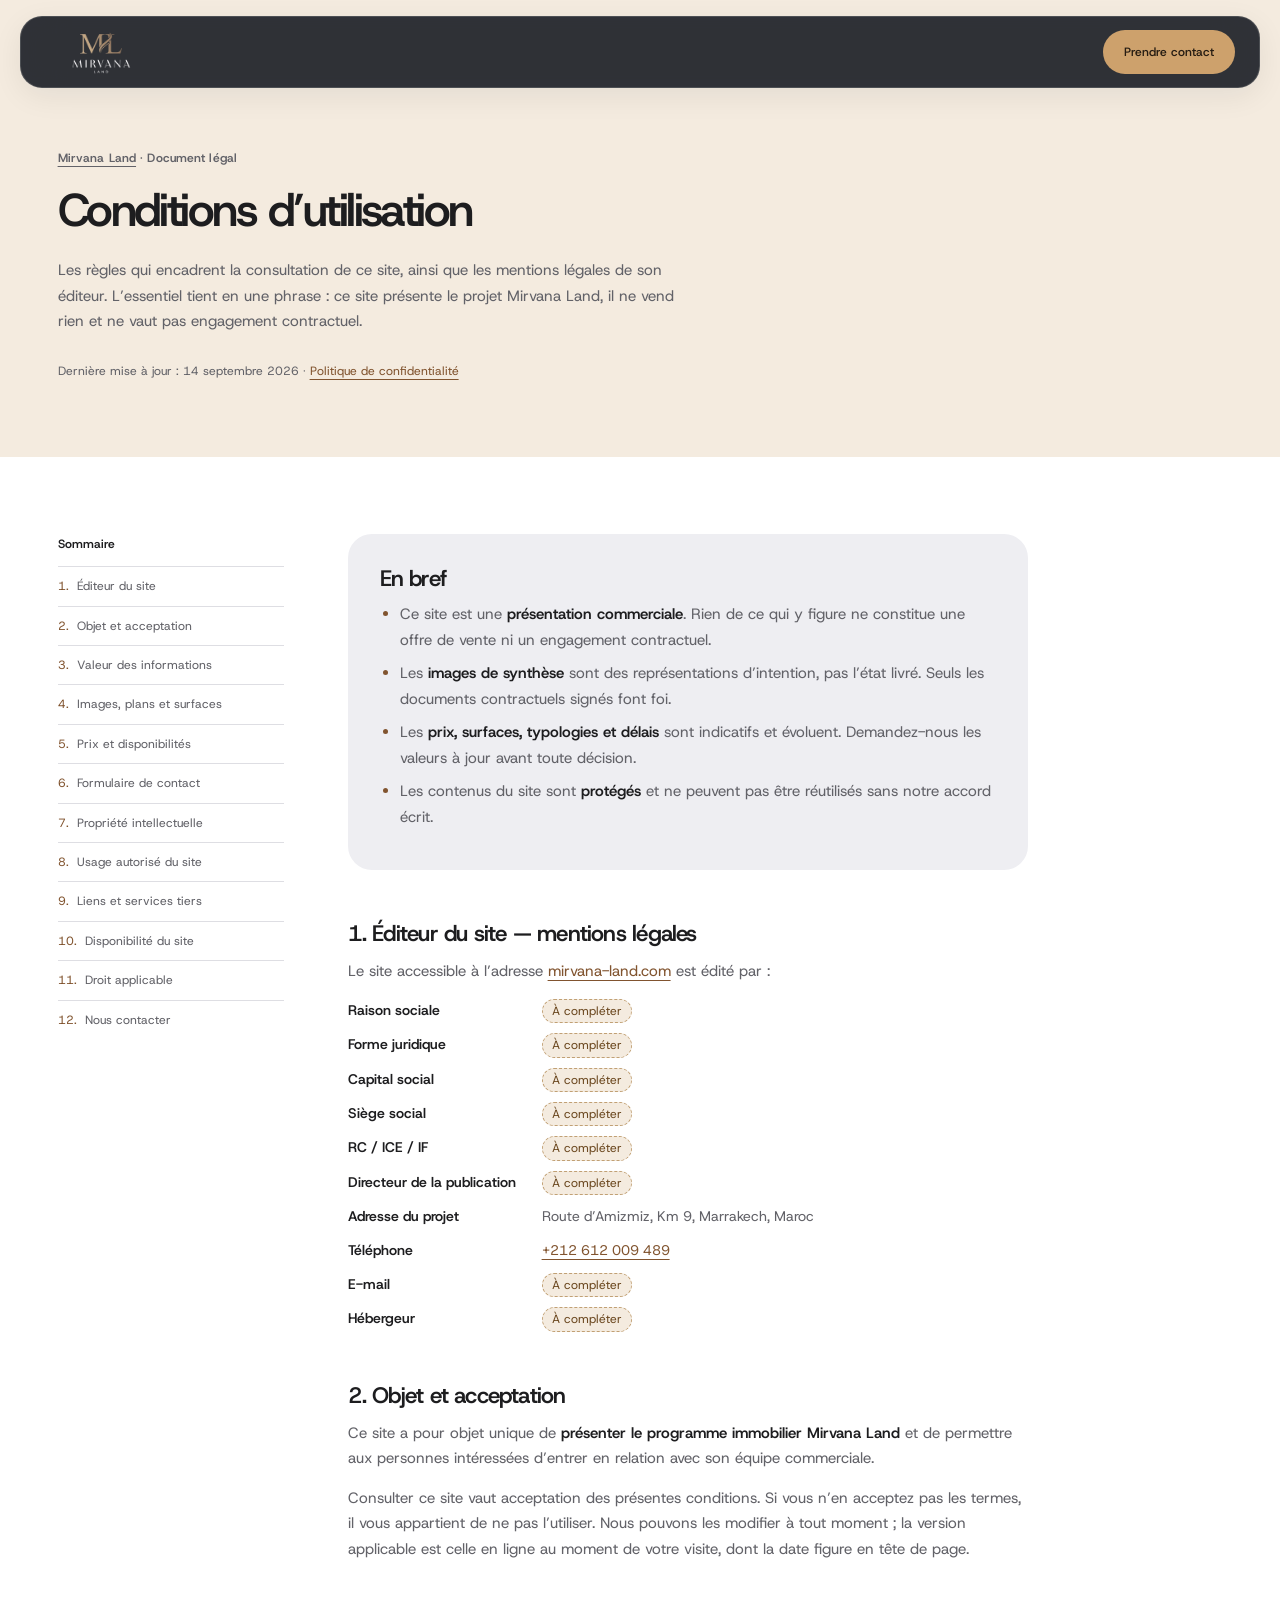
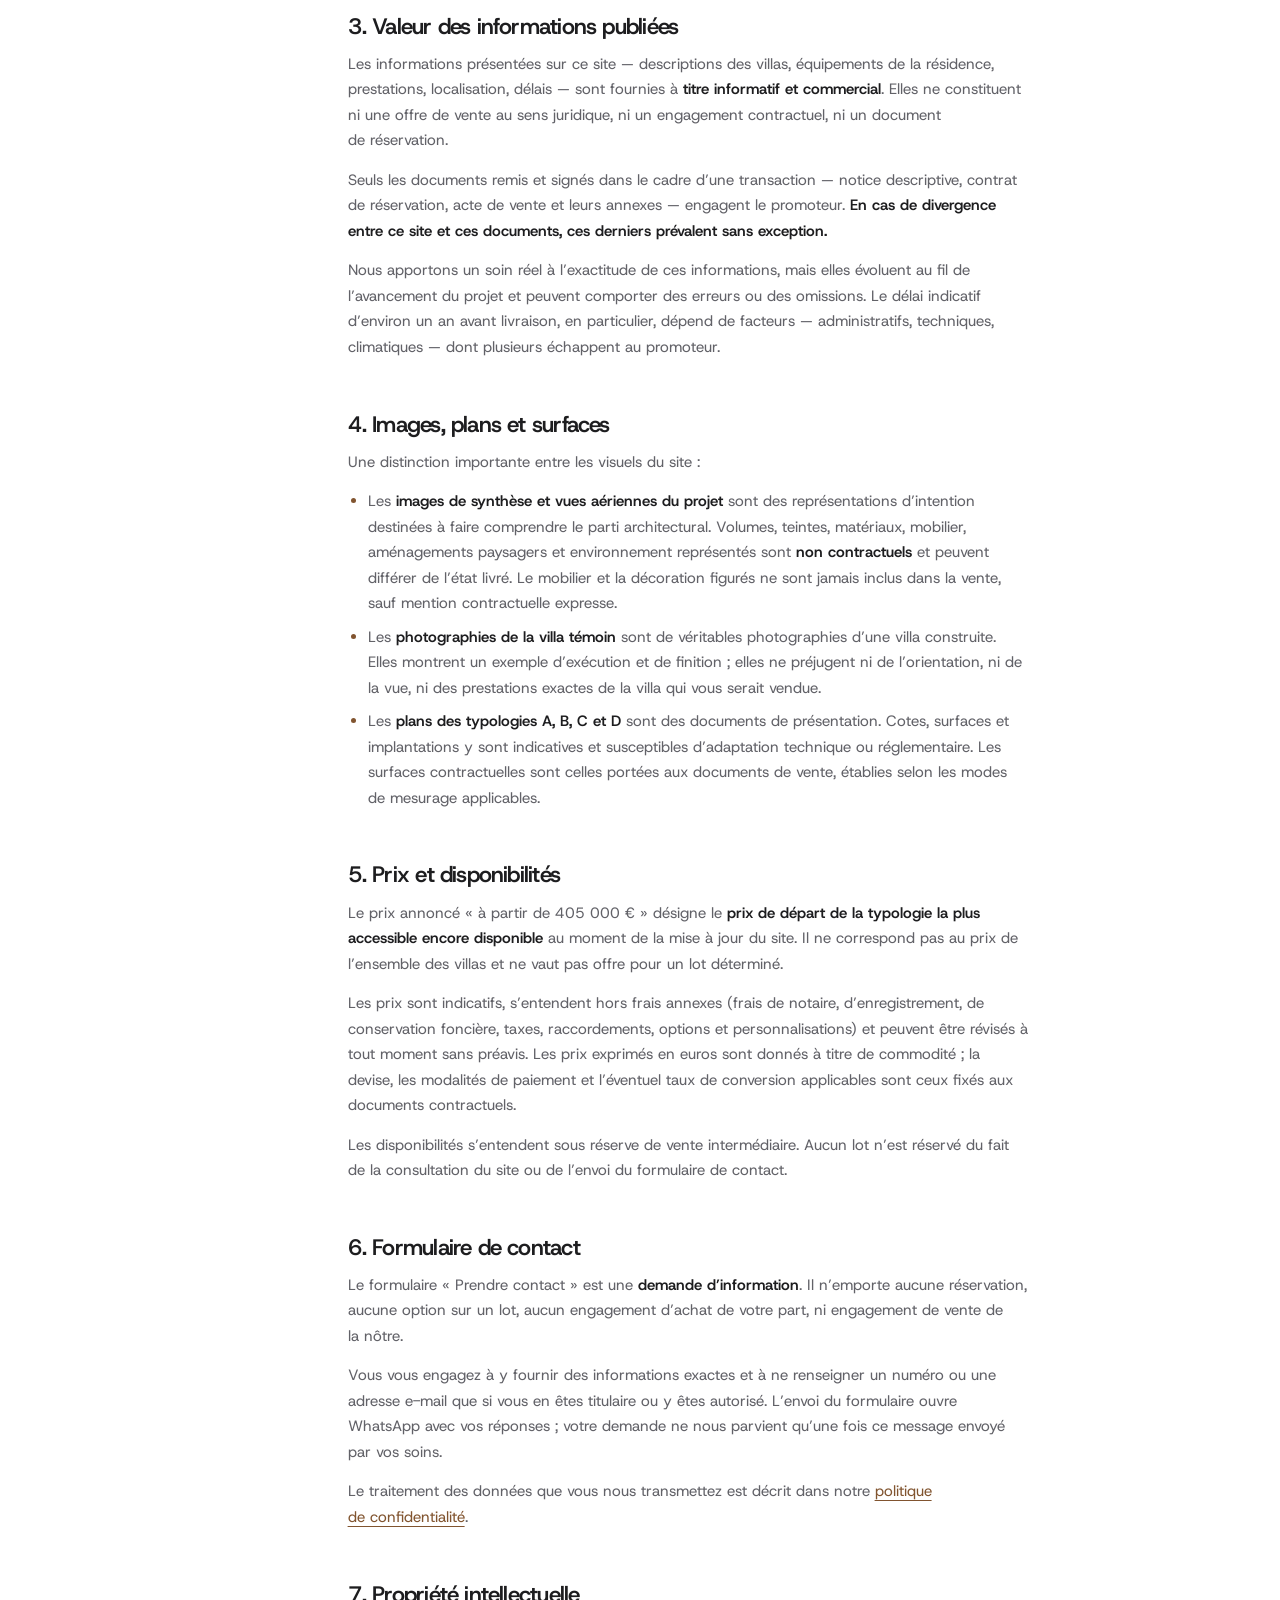
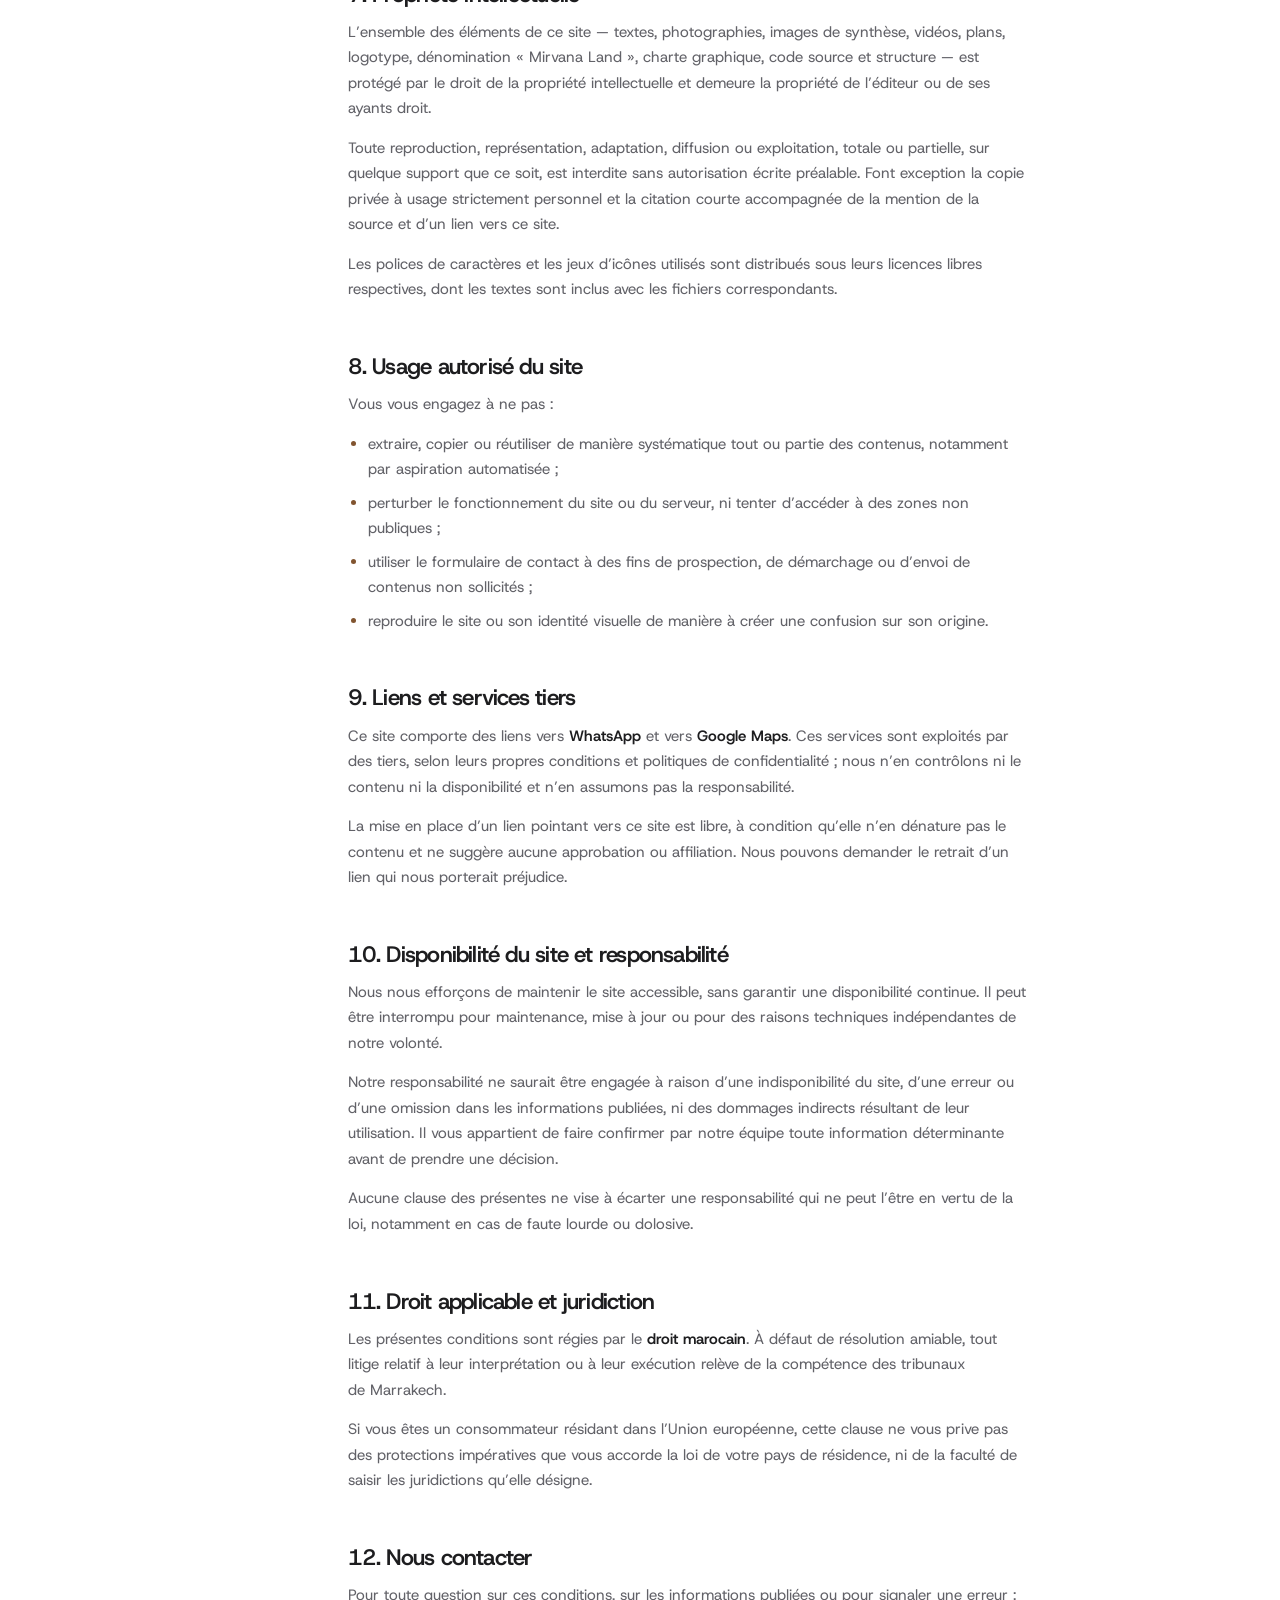
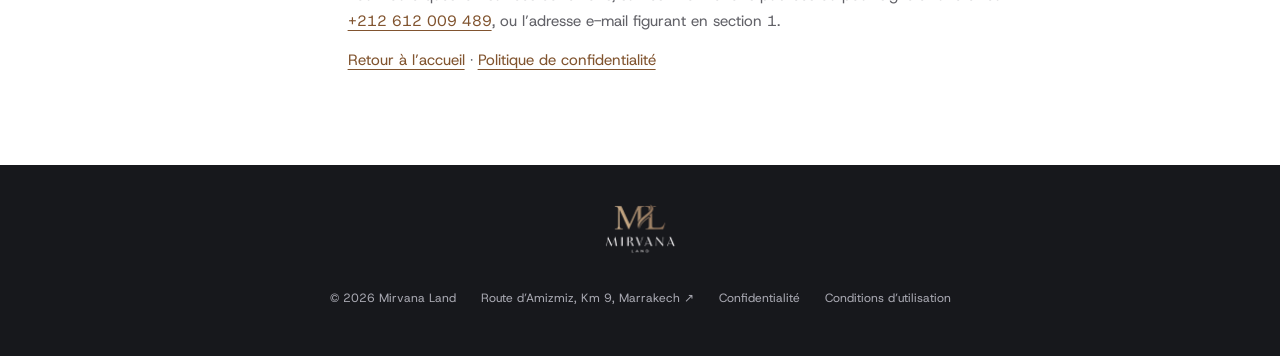
==== site/conditions.html @ af1391c4 "Add privacy policy and terms of use pages Two standalone French legal documents beside the landing p" ====
<!DOCTYPE html>
<html lang="fr">
<head>
<meta charset="utf-8">
<meta name="viewport" content="width=device-width, initial-scale=1">
<title>Conditions d'utilisation · Mirvana Land</title>
<meta name="description" content="Conditions d'utilisation et mentions légales du site Mirvana Land : éditeur, valeur des informations publiées, images de synthèse, prix, propriété intellectuelle et droit applicable.">
<meta name="robots" content="index, follow">

<link rel="stylesheet" href="css/fonts.css">
<link rel="stylesheet" href="css/mirvana.css">
<link rel="icon" type="image/png" href="assets/img/logo-mono.png">
</head>
<!--
  À COMPLÉTER avant mise en ligne (chaque valeur manquante est marquée
  .todo et reste visible dans la page, pour qu'elle ne parte pas en
  production inaperçue) : raison sociale, forme juridique, capital social,
  siège social, RC / ICE / IF, directeur de la publication, adresse e-mail,
  nom et adresse de l'hébergeur.
-->
<body>
<a class="skip-link" href="#legalMain">Aller au contenu</a>
<header class="nav is-solid">
  <div class="nav__in nav__in--legal">
    <a class="nav__logo" href="index.html" aria-label="Mirvana Land, retour à l’accueil"><img src="assets/img/logo-lock.png" alt="Mirvana Land" width="178" height="62"></a>
    <a href="index.html#contact" class="button nav__cta">Prendre contact</a>
  </div>
</header>

<main id="legalMain">
  <section class="legal-head">
    <div class="shell">
      <p class="eyebrow"><a href="index.html">Mirvana Land</a> · Document légal</p>
      <h1>Conditions d’utilisation</h1>
      <p>Les règles qui encadrent la consultation de ce site, ainsi que les mentions légales de son éditeur. L’essentiel tient en une phrase : ce site présente le projet Mirvana Land, il ne vend rien et ne vaut pas engagement contractuel.</p>
      <p class="legal-head__meta">Dernière mise à jour : 14 septembre 2026 · <a href="confidentialite.html">Politique de confidentialité</a></p>
    </div>
  </section>

  <div class="legal-body">
    <div class="shell legal-grid">
      <nav class="legal-toc" aria-label="Sommaire">
        <p>Sommaire</p>
        <ol>
          <li><a href="#editeur">Éditeur du site</a></li>
          <li><a href="#objet">Objet et acceptation</a></li>
          <li><a href="#informations">Valeur des informations</a></li>
          <li><a href="#images">Images, plans et surfaces</a></li>
          <li><a href="#prix">Prix et disponibilités</a></li>
          <li><a href="#formulaire">Formulaire de contact</a></li>
          <li><a href="#propriete">Propriété intellectuelle</a></li>
          <li><a href="#usage">Usage autorisé du site</a></li>
          <li><a href="#liens">Liens et services tiers</a></li>
          <li><a href="#disponibilite">Disponibilité du site</a></li>
          <li><a href="#droit">Droit applicable</a></li>
          <li><a href="#contact">Nous contacter</a></li>
        </ol>
      </nav>

      <div class="prose">

        <div class="legal-summary">
          <h2>En bref</h2>
          <ul>
            <li>Ce site est une <strong>présentation commerciale</strong>. Rien de ce qui y figure ne constitue une offre de vente ni un engagement contractuel.</li>
            <li>Les <strong>images de synthèse</strong> sont des représentations d’intention, pas l’état livré. Seuls les documents contractuels signés font foi.</li>
            <li>Les <strong>prix, surfaces, typologies et délais</strong> sont indicatifs et évoluent. Demandez-nous les valeurs à jour avant toute décision.</li>
            <li>Les contenus du site sont <strong>protégés</strong> et ne peuvent pas être réutilisés sans notre accord écrit.</li>
          </ul>
        </div>

        <section id="editeur">
          <h2>1. Éditeur du site — mentions légales</h2>
          <p>Le site accessible à l’adresse <a href="https://mirvana-land.com">mirvana-land.com</a> est édité par :</p>
          <dl class="legal-facts">
            <dt>Raison sociale</dt><dd><span class="todo">À compléter</span></dd>
            <dt>Forme juridique</dt><dd><span class="todo">À compléter</span></dd>
            <dt>Capital social</dt><dd><span class="todo">À compléter</span></dd>
            <dt>Siège social</dt><dd><span class="todo">À compléter</span></dd>
            <dt>RC / ICE / IF</dt><dd><span class="todo">À compléter</span></dd>
            <dt>Directeur de la publication</dt><dd><span class="todo">À compléter</span></dd>
            <dt>Adresse du projet</dt><dd>Route d’Amizmiz, Km 9, Marrakech, Maroc</dd>
            <dt>Téléphone</dt><dd><a href="tel:+212612009489">+212 612 009 489</a></dd>
            <dt>E-mail</dt><dd><span class="todo">À compléter</span></dd>
            <dt>Hébergeur</dt><dd><span class="todo">À compléter</span></dd>
          </dl>
        </section>

        <section id="objet">
          <h2>2. Objet et acceptation</h2>
          <p>Ce site a pour objet unique de <strong>présenter le programme immobilier Mirvana Land</strong> et de permettre aux personnes intéressées d’entrer en relation avec son équipe commerciale.</p>
          <p>Consulter ce site vaut acceptation des présentes conditions. Si vous n’en acceptez pas les termes, il vous appartient de ne pas l’utiliser. Nous pouvons les modifier à tout moment ; la version applicable est celle en ligne au moment de votre visite, dont la date figure en tête de page.</p>
        </section>

        <section id="informations">
          <h2>3. Valeur des informations publiées</h2>
          <p>Les informations présentées sur ce site — descriptions des villas, équipements de la résidence, prestations, localisation, délais — sont fournies à <strong>titre informatif et commercial</strong>. Elles ne constituent ni une offre de vente au sens juridique, ni un engagement contractuel, ni un document de réservation.</p>
          <p>Seuls les documents remis et signés dans le cadre d’une transaction — notice descriptive, contrat de réservation, acte de vente et leurs annexes — engagent le promoteur. <strong>En cas de divergence entre ce site et ces documents, ces derniers prévalent sans exception.</strong></p>
          <p>Nous apportons un soin réel à l’exactitude de ces informations, mais elles évoluent au fil de l’avancement du projet et peuvent comporter des erreurs ou des omissions. Le délai indicatif d’environ un an avant livraison, en particulier, dépend de facteurs — administratifs, techniques, climatiques — dont plusieurs échappent au promoteur.</p>
        </section>

        <section id="images">
          <h2>4. Images, plans et surfaces</h2>
          <p>Une distinction importante entre les visuels du site :</p>
          <ul>
            <li>Les <strong>images de synthèse et vues aériennes du projet</strong> sont des représentations d’intention destinées à faire comprendre le parti architectural. Volumes, teintes, matériaux, mobilier, aménagements paysagers et environnement représentés sont <strong>non contractuels</strong> et peuvent différer de l’état livré. Le mobilier et la décoration figurés ne sont jamais inclus dans la vente, sauf mention contractuelle expresse.</li>
            <li>Les <strong>photographies de la villa témoin</strong> sont de véritables photographies d’une villa construite. Elles montrent un exemple d’exécution et de finition ; elles ne préjugent ni de l’orientation, ni de la vue, ni des prestations exactes de la villa qui vous serait vendue.</li>
            <li>Les <strong>plans des typologies A, B, C et D</strong> sont des documents de présentation. Cotes, surfaces et implantations y sont indicatives et susceptibles d’adaptation technique ou réglementaire. Les surfaces contractuelles sont celles portées aux documents de vente, établies selon les modes de mesurage applicables.</li>
          </ul>
        </section>

        <section id="prix">
          <h2>5. Prix et disponibilités</h2>
          <p>Le prix annoncé « à partir de 405 000 € » désigne le <strong>prix de départ de la typologie la plus accessible encore disponible</strong> au moment de la mise à jour du site. Il ne correspond pas au prix de l’ensemble des villas et ne vaut pas offre pour un lot déterminé.</p>
          <p>Les prix sont indicatifs, s’entendent hors frais annexes (frais de notaire, d’enregistrement, de conservation foncière, taxes, raccordements, options et personnalisations) et peuvent être révisés à tout moment sans préavis. Les prix exprimés en euros sont donnés à titre de commodité ; la devise, les modalités de paiement et l’éventuel taux de conversion applicables sont ceux fixés aux documents contractuels.</p>
          <p>Les disponibilités s’entendent sous réserve de vente intermédiaire. Aucun lot n’est réservé du fait de la consultation du site ou de l’envoi du formulaire de contact.</p>
        </section>

        <section id="formulaire">
          <h2>6. Formulaire de contact</h2>
          <p>Le formulaire « Prendre contact » est une <strong>demande d’information</strong>. Il n’emporte aucune réservation, aucune option sur un lot, aucun engagement d’achat de votre part, ni engagement de vente de la nôtre.</p>
          <p>Vous vous engagez à y fournir des informations exactes et à ne renseigner un numéro ou une adresse e-mail que si vous en êtes titulaire ou y êtes autorisé. L’envoi du formulaire ouvre WhatsApp avec vos réponses ; votre demande ne nous parvient qu’une fois ce message envoyé par vos soins.</p>
          <p>Le traitement des données que vous nous transmettez est décrit dans notre <a href="confidentialite.html">politique de confidentialité</a>.</p>
        </section>

        <section id="propriete">
          <h2>7. Propriété intellectuelle</h2>
          <p>L’ensemble des éléments de ce site — textes, photographies, images de synthèse, vidéos, plans, logotype, dénomination « Mirvana Land », charte graphique, code source et structure — est protégé par le droit de la propriété intellectuelle et demeure la propriété de l’éditeur ou de ses ayants droit.</p>
          <p>Toute reproduction, représentation, adaptation, diffusion ou exploitation, totale ou partielle, sur quelque support que ce soit, est interdite sans autorisation écrite préalable. Font exception la copie privée à usage strictement personnel et la citation courte accompagnée de la mention de la source et d’un lien vers ce site.</p>
          <p>Les polices de caractères et les jeux d’icônes utilisés sont distribués sous leurs licences libres respectives, dont les textes sont inclus avec les fichiers correspondants.</p>
        </section>

        <section id="usage">
          <h2>8. Usage autorisé du site</h2>
          <p>Vous vous engagez à ne pas :</p>
          <ul>
            <li>extraire, copier ou réutiliser de manière systématique tout ou partie des contenus, notamment par aspiration automatisée ;</li>
            <li>perturber le fonctionnement du site ou du serveur, ni tenter d’accéder à des zones non publiques ;</li>
            <li>utiliser le formulaire de contact à des fins de prospection, de démarchage ou d’envoi de contenus non sollicités ;</li>
            <li>reproduire le site ou son identité visuelle de manière à créer une confusion sur son origine.</li>
          </ul>
        </section>

        <section id="liens">
          <h2>9. Liens et services tiers</h2>
          <p>Ce site comporte des liens vers <strong>WhatsApp</strong> et vers <strong>Google Maps</strong>. Ces services sont exploités par des tiers, selon leurs propres conditions et politiques de confidentialité ; nous n’en contrôlons ni le contenu ni la disponibilité et n’en assumons pas la responsabilité.</p>
          <p>La mise en place d’un lien pointant vers ce site est libre, à condition qu’elle n’en dénature pas le contenu et ne suggère aucune approbation ou affiliation. Nous pouvons demander le retrait d’un lien qui nous porterait préjudice.</p>
        </section>

        <section id="disponibilite">
          <h2>10. Disponibilité du site et responsabilité</h2>
          <p>Nous nous efforçons de maintenir le site accessible, sans garantir une disponibilité continue. Il peut être interrompu pour maintenance, mise à jour ou pour des raisons techniques indépendantes de notre volonté.</p>
          <p>Notre responsabilité ne saurait être engagée à raison d’une indisponibilité du site, d’une erreur ou d’une omission dans les informations publiées, ni des dommages indirects résultant de leur utilisation. Il vous appartient de faire confirmer par notre équipe toute information déterminante avant de prendre une décision.</p>
          <p>Aucune clause des présentes ne vise à écarter une responsabilité qui ne peut l’être en vertu de la loi, notamment en cas de faute lourde ou dolosive.</p>
        </section>

        <section id="droit">
          <h2>11. Droit applicable et juridiction</h2>
          <p>Les présentes conditions sont régies par le <strong>droit marocain</strong>. À défaut de résolution amiable, tout litige relatif à leur interprétation ou à leur exécution relève de la compétence des tribunaux de Marrakech.</p>
          <p>Si vous êtes un consommateur résidant dans l’Union européenne, cette clause ne vous prive pas des protections impératives que vous accorde la loi de votre pays de résidence, ni de la faculté de saisir les juridictions qu’elle désigne.</p>
        </section>

        <section id="contact">
          <h2>12. Nous contacter</h2>
          <p>Pour toute question sur ces conditions, sur les informations publiées ou pour signaler une erreur : <a href="tel:+212612009489">+212 612 009 489</a>, ou l’adresse e-mail figurant en section 1.</p>
          <p><a href="index.html">Retour à l’accueil</a> · <a href="confidentialite.html">Politique de confidentialité</a></p>
        </section>

      </div>
    </div>
  </div>
</main>

<footer class="foot tone-night"><div class="shell foot__in"><a href="index.html" aria-label="Mirvana Land, retour à l’accueil"><img src="assets/img/logo-lock.png" alt="Mirvana Land" width="178" height="62" loading="lazy"></a><p>© <span id="year">2026</span> Mirvana Land</p><a href="https://www.google.com/maps/search/?api=1&amp;query=Route%20d%27Amizmiz%20Km%209%20Marrakech" target="_blank" rel="noopener">Route d’Amizmiz, Km 9, Marrakech ↗</a><a href="confidentialite.html">Confidentialité</a><a href="conditions.html" aria-current="page">Conditions d’utilisation</a></div></footer>
<script>document.getElementById('year').textContent = new Date().getFullYear();</script>
</body>
</html>
---- site/css/fonts.css ----
@font-face {
  font-family: 'Host Grotesk';
  font-style: normal;
  font-weight: 400 700;
  font-display: swap;
  src: url('../assets/fonts/host-grotesk.woff2') format('woff2');
}
---- site/css/mirvana.css ----
/* Mirvana Land: Host Grotesk with an Apple-inspired product-page treatment.
   Cool white surfaces, graphite text, warm orange actions and cinematic scroll motion.
   Radius scale: 12px fields, 24px media, pill-shaped controls.
   DESIGN_VARIANCE: 4 / MOTION_INTENSITY: 7 / VISUAL_DENSITY: 3. */
:root {
  --ivory: #ffffff;
  --ink: #1d1d1f;
  --muted: #626268;
  --night: #17181c;
  --accent: #cda16c;
  --accent-hover: #dfb982;
  --accent-ink: #81542f;
  --line: #dedee3;
  --dark-line: #dedee3;
  --font: 'Host Grotesk', Arial, sans-serif;
  --display: var(--font);
  --gut: clamp(1.25rem, 4.5vw, 5rem);
  --z-base: 10; --z-over: 20; --z-nav: 30; --z-top: 50;
}
*, *::before, *::after { box-sizing: border-box; }
html { scroll-behavior: smooth; scroll-padding-top: 95px; -webkit-text-size-adjust: 100%; }
body { margin: 0; background: var(--ivory); color: var(--ink); font-family: var(--font); font-size: 15px; line-height: 1.7; -webkit-font-smoothing: antialiased; }
body.modal-open { overflow: hidden; }
img, video { display: block; max-width: 100%; }
button, input, textarea, select { font: inherit; color: inherit; border-radius: 0; }
button, a { -webkit-tap-highlight-color: transparent; }
button { cursor: pointer; }
a { color: inherit; text-decoration: none; }
h1, h2, h3, p, figure { margin: 0; }
button, a, input, select, textarea { touch-action: manipulation; }
[hidden] { display: none !important; }
:where(a, button, input, select, textarea, [tabindex]):focus-visible { outline: 2px solid var(--accent-ink); outline-offset: 5px; }
.section--dark :focus-visible, .hero :focus-visible, .nav :focus-visible, .lightbox :focus-visible { outline-color: var(--accent); }
::selection { background: var(--accent); color: var(--night); }
.shell { max-width: 1440px; padding-inline: var(--gut); margin-inline: auto; }
.section { padding-block: clamp(76px, 7vw, 112px); }
.section--dark { background: #f5f5f7; color: var(--ink); --muted: #626268; --line: #dedee3; }
h1, h2 { font-family: var(--display); font-weight: 600; letter-spacing: -.055em; line-height: 1.08; text-wrap: balance; }
h1 { font-size: clamp(44px, 4.65vw, 68px); }
h2 { font-size: clamp(32px, 3vw, 44px); margin-bottom: 22px; }
.heading-secondary { color: var(--muted); }
.hero .heading-secondary { color: #e0e5ee; }

p { text-wrap: pretty; }
.eyebrow { margin-bottom: 20px; color: var(--muted); font-size: 12px; font-weight: 600; letter-spacing: .01em; text-transform: none; }
.section--dark .eyebrow { color: var(--muted); }
.button { display: inline-flex; align-items: center; justify-content: center; gap: 18px; min-height: 48px; padding: 13px 24px; background: var(--accent); color: #261c12; border: 1px solid transparent; font-size: 14px; font-weight: 500; line-height: 1.4; transition: background .2s, transform .2s; border-radius: 999px; }
.button:hover { background: var(--accent-hover); }
.button:active { transform: translateY(1px); }
.button span[aria-hidden] { font-size: 19px; line-height: 1; transition: transform .2s; }
.button:hover span[aria-hidden] { transform: translate(2px, -2px); }
.sr-only { position: absolute; width: 1px; height: 1px; padding: 0; margin: -1px; overflow: hidden; clip: rect(0, 0, 0, 0); white-space: nowrap; border: 0; }
.skip-link { position: fixed; top: -100px; left: 20px; padding: 12px 20px; background: var(--ivory); color: var(--ink); z-index: var(--z-top); }
.skip-link:focus { top: 12px; }

/* Centered brand, quiet navigation, persistent contact action. */
.nav { position: fixed; inset: 16px max(20px, calc((100vw - 1240px) / 2)) auto; z-index: var(--z-nav); background: #24282eaa; transition: background .25s; border: 1px solid #ffffff25; border-radius: 22px; backdrop-filter: blur(22px) saturate(150%); -webkit-backdrop-filter: blur(22px) saturate(150%); box-shadow: 0 8px 30px #10182012; }
.nav.is-solid, .nav.is-open { background: #24282ef2; border-bottom: 1px solid #ffffff25; }
.nav__in { display: grid; grid-template-columns: auto 1fr 1fr auto; align-items: center; gap: 30px; height: 70px; max-width: 1440px; padding-inline: 24px; margin-inline: auto; }
.nav__logo { width: 112px; display: flex; align-items: center; grid-column: 1; grid-row: 1; }
.nav__logo img { width: 100%; height: 46px; object-fit: contain; }
.nav__links { display: flex; align-items: center; gap: 26px; }
.nav__links--left { justify-content: flex-end; grid-column: 2; grid-row: 1; }
.nav__links--right { justify-content: flex-start; grid-column: 3; grid-row: 1; }
.nav__links a { padding: 15px 6px; font-size: 12px; letter-spacing: 0; font-weight: 500; text-transform: none; white-space: nowrap; color: #f5f5f7; transition: color .2s; }
.nav__links a:hover, .nav__links a[aria-current] { color: #fff; text-decoration: underline; text-underline-offset: 6px; }
.nav__cta { font-size: 12px; min-height: 44px; padding: 10px 20px; grid-column: 4; grid-row: 1; background: #f5f5f7; color: var(--ink); }
.menu-toggle { display: none; }
.mobile-menu { background: transparent; padding: 10px var(--gut) 25px; border-top: 1px solid #ffffff20; }
.mobile-menu a { display: block; color: var(--ivory); padding-block: 12px; border-bottom: 1px solid #ffffff20; }

/* Architecture is the opening image; the price and CTA never disappear. */
.hero { position: relative; min-height: min(900px, 100svh); min-height: min(900px, 100dvh); display: flex; align-items: center; background: var(--night); color: var(--ivory); isolation: isolate; margin: 0 12px; border-radius: 0 0 28px 28px; overflow: hidden; }
.hero__image { position: absolute; inset: 0; z-index: 0; width: 100%; height: 100%; object-fit: cover; object-position: center 48%; }
.hero__shade { position: absolute; inset: 0; z-index: -1; background: linear-gradient(90deg, #0a101bbd 0%, #0a101b45 60%, #0a101b10 100%), linear-gradient(0deg, #0a101b45, transparent 65%); }
.hero__content { width: 100%; padding-top: 125px; padding-bottom: 115px; }
.hero__eyebrow { font-size: 12px; letter-spacing: .01em; text-transform: none; margin-bottom: 24px; color: #ecf0f4; }
.hero h1 { max-width: 860px; margin-bottom: 22px; }
.hero__description { line-height: 1.8; margin-bottom: 28px; font-size: 16px; color: #f5f5f7; }
.hero__description strong { font-weight: 500; }
.motion-full .hero__content > :not(h1) { animation: hero-entry 1100ms both; }
.motion-full .hero__content > :nth-child(2) { animation-delay: 100ms; }
.motion-full .hero__content > :nth-child(3) { animation-delay: 180ms; }
.motion-full .hero__content > :nth-child(4) { animation-delay: 260ms; }
@keyframes hero-entry { from { opacity: 0; transform: translateY(48px); } to { opacity: 1; transform: none; } }

.split { display: grid; grid-template-columns: .94fr 1.06fr; gap: clamp(32px, 5vw, 76px); align-items: center; }
.split--balanced { grid-template-columns: 1fr 1fr; }
.split__copy > p:not(.eyebrow) { color: var(--muted); margin-bottom: 24px; max-width: 580px; }
.media { overflow: hidden; background: #e8e8ed; border-radius: 24px; }
.media img, .media video { width: 100%; height: 100%; object-fit: cover; }
.intro .media { aspect-ratio: 1.13; }
.feature-list { display: grid; grid-template-columns: 1fr 1fr; column-gap: 24px; list-style: none; padding: 0; margin: 26px 0 30px; }
.feature-list li { display: flex; align-items: center; gap: 12px; padding-block: 9px; border-bottom: 0; font-size: 14px; line-height: 1.6; }

.section--dark .feature-list li::before { color: var(--accent); }
.section-heading { text-align: center; margin: 0 auto 40px; max-width: 760px; }
.section-heading h2 { margin-bottom: 15px; }
.section-heading p { color: var(--muted); font-size: 15px; }
.section-action { text-align: center; margin-top: 30px; }

/* Scroll-snap gallery works with touch, keyboard and without JavaScript. */
.gallery { position: relative; width: min(100%, 1080px); margin-inline: auto; padding-inline: 80px; }
.gallery__track { display: flex; gap: 18px; overflow-x: auto; scroll-snap-type: x mandatory; scrollbar-width: thin; scrollbar-color: #8a8a92 #e8e8ed; border-radius: 24px; }
.gallery--enhanced .gallery__track { scrollbar-width: none; }
.gallery--enhanced .gallery__track::-webkit-scrollbar { display: none; }
.gallery__slide { flex: 0 0 100%; min-width: 0; scroll-snap-align: center; scroll-snap-stop: always; }
.gallery__zoom { padding: 0; border: 0; background: none; display: block; width: 100%; cursor: zoom-in; }
.gallery__zoom img { width: 100%; height: clamp(300px, 36vw, 510px); object-fit: cover; }
.gallery__arrow { position: absolute; top: 50%; transform: translateY(-50%); height: 46px; width: 46px; border: 0; border-radius: 50%; background: #e4e4e9; color: var(--ink); font-size: 23px; transition: background .2s; }
.gallery__arrow:hover { background: #d5d5dc; }
.gallery__arrow--prev { left: 0; }
.gallery__arrow--next { right: 0; }
.gallery__meta { max-width: 920px; padding-top: 17px; display: flex; align-items: baseline; justify-content: space-between; gap: 20px; margin: auto; color: var(--muted); font-size: 12px; }
#galleryCount { white-space: nowrap; color: var(--muted); font-variant-numeric: tabular-nums; }
.film__frame { position: relative; width: 100%; height: clamp(560px, 56vw, 780px); margin: 0; border-radius: 24px; overflow: hidden; }
.film__frame video { width: 100%; height: 100%; object-fit: cover; object-position: center; }
.privacy__media { position: relative; aspect-ratio: 1.12; }
.video-toggle { position: absolute; right: 14px; bottom: 14px; background: #24282ee6; color: var(--ivory); border: 1px solid #ffffff40; padding: 8px 15px; font-size: 12px; min-height: 44px; border-radius: 999px; backdrop-filter: blur(12px); }
.residence__media { aspect-ratio: .84; }
.detail-list { margin-bottom: 30px; }
.detail-list > div { padding: 15px 0; border-bottom: 1px solid var(--line); }
h3 { font-size: 15px; font-weight: 600; }
.detail-list p { font-size: 14px; line-height: 1.8; margin-top: 5px; color: var(--muted); }
.project__media { aspect-ratio: .98; }
.project__facts { display: grid; grid-template-columns: repeat(3, 1fr); gap: 15px; padding: 25px 0; border-block: 1px solid var(--dark-line); }
.project__facts strong { font-family: var(--display); display: block; font-size: 34px; font-weight: 600; line-height: 1.2; color: var(--ink); letter-spacing: -.05em; }
.project__facts span { display: block; font-size: 12px; color: var(--muted); margin-top: 8px; }
.project__price { margin: 25px 0; }
.project__price > span { display: block; font-size: 12px; color: var(--muted); }
.project__price strong { display: block; margin: 6px 0 8px; font-family: var(--display); font-size: 48px; font-weight: 600; line-height: 1.1; letter-spacing: -.055em; }
.project__price p { font-size: 12px; color: var(--muted); }








/* The existing qualification fields keep their names, order and WhatsApp handoff. */
.contact { border-bottom: 1px solid var(--dark-line); }
.contact__grid { display: grid; grid-template-columns: .85fr 1.15fr; gap: clamp(40px, 6vw, 90px); align-items: start; }
.contact__side { padding-top: 15px; }
.contact__side h2 { font-size: clamp(36px, 3.6vw, 52px); }
.contact__side > p:not(.eyebrow) { color: var(--muted); max-width: 360px; font-size: 14px; }
.contact__details { display: grid; gap: 10px; margin-top: 35px; font-size: 12px; color: var(--muted); }
.contact__details a { justify-self: start; display: inline-flex; align-items: center; min-height: 44px; color: var(--accent); font-size: 20px; margin-bottom: 2px; letter-spacing: -.02em; }
.form { display: grid; gap: 18px; }
.row--2 { display: grid; grid-template-columns: 1fr 1fr; gap: 18px; }
.field { display: flex; flex-direction: column; gap: 7px; min-width: 0; }
.field label { font-size: 12px; color: #515158; }
.field input, .field select, .field textarea { background: #fbfbfd; color: var(--ink); border: 1px solid #b8b8c0; width: 100%; min-height: 48px; padding: 11px 13px; font-size: 14px; line-height: 1.5; transition: border-color .2s; color-scheme: light; border-radius: 12px; }
.field textarea { resize: vertical; min-height: 90px; }
.field input::placeholder, .field textarea::placeholder { color: #72727a; opacity: 1; }
.field :is(input, select, textarea):focus { border-color: var(--accent-ink); outline: 2px solid var(--accent-ink); outline-offset: 2px; }
.hint { color: #626268; font-size: 11px; }
.err { display: none; color: #b3261e; font-size: 12px; }
.field.is-bad .err { display: block; }
.field.is-bad :is(input, select, textarea) { border-color: #b3261e; }
.submit { width: 100%; margin-top: 4px; gap: 12px; }
.submit svg { width: 19px; height: 19px; fill: currentColor; }
.submit:disabled { opacity: .6; cursor: wait; }
.form > .hint { text-align: center; }
.done { padding: 5px; border: 0; }
.done h3 { font-family: var(--display); font-size: 32px; line-height: 1.1; margin-bottom: 20px; letter-spacing: -.04em; }
.done p:not(.eyebrow) { color: var(--muted); margin-bottom: 25px; }
.text-button { display: block; padding: 12px 0; margin-top: 10px; border: 0; background: none; color: var(--accent); font-size: 13px; text-decoration: underline; text-underline-offset: 5px; }
.foot { background: #f5f5f7; color: #626268; padding-block: 35px; }
.foot__in { display: flex; flex-wrap: wrap; align-items: center; justify-content: center; gap: 12px 25px; font-size: 12px; }
.foot__in > a:first-child { width: 100%; }
.foot img { width: 145px; height: 55px; object-fit: contain; margin: 0 auto 10px; }
.foot a:hover { color: var(--accent); }
.wa-float { position: fixed; right: 22px; bottom: 22px; display: flex; align-items: center; gap: 10px; z-index: var(--z-over); background: #148348; color: white; padding: 13px 16px; min-height: 50px; font-size: 12px; box-shadow: 0 4px 16px #10231a24; transition: background .2s; border-radius: 999px; }
.wa-float:hover { background: #106f3c; }
.wa-float svg { width: 24px; height: 24px; fill: currentColor; }
.wa-float:focus-visible { outline-color: white; box-shadow: 0 0 0 5px #148348; }
.lightbox { position: fixed; inset: 0; padding: 70px 80px; border: 0; width: 100%; max-width: 100%; height: 100%; max-height: 100%; background: #17181cf5; color: var(--ivory); }
.lightbox[open] { display: grid; place-items: center; }
.lightbox::backdrop { background: #17181c; }
.lightbox figure { width: 100%; min-width: 0; }
.lightbox img { max-height: calc(100dvh - 185px); width: auto; max-width: 100%; object-fit: contain; margin: auto; }
.lightbox figcaption { text-align: center; color: #ccc6ba; margin-top: 20px; font-size: 13px; }
.lightbox button { position: absolute; color: #fff; border: 1px solid #ffffff50; width: 46px; height: 46px; background: var(--night); font-size: 25px; border-radius: 50%; }
.lightbox__close { top: 18px; right: 22px; }
.lightbox__prev { top: 48%; left: 20px; }
.lightbox__next { top: 48%; right: 20px; }
.motion-full .reveal { transition: none; }
.motion-full .reveal.is-pending { opacity: 0; transform: translateY(20px); }


@media (max-width: 1099px) {
  .nav__in { grid-template-columns: auto 1fr auto; gap: 20px; }
  .nav__links { display: none; }
  .nav__cta { justify-self: end; grid-column: 2; }
  .menu-toggle { display: flex; flex-direction: column; justify-content: center; gap: 7px; width: 44px; height: 44px; padding: 10px; background: none; border: 1px solid #ffffff30; color: #fff; border-radius: 50%; grid-column: 3; }
  .menu-toggle > span:not(.sr-only) { width: 100%; height: 1px; background: currentColor; transition: transform .2s; }
  .menu-toggle[aria-expanded=true] > span:first-child { transform: translateY(4px) rotate(45deg); }
  .menu-toggle[aria-expanded=true] > span:nth-child(2) { transform: translateY(-4px) rotate(-45deg); }
  .hero { min-height: min(820px, 100dvh); }
  .gallery__meta { padding-inline: 80px; }
}
@media (max-width: 760px) {
  html { scroll-padding-top: 82px; }
  body { font-size: 15px; }
  .section { padding-block: 58px; }
  .split, .split--balanced, .contact__grid { grid-template-columns: 1fr; gap: 32px; }
  .nav { inset: 12px 16px auto; border-radius: 20px; }
  .nav__in { height: 64px; gap: 12px; padding-inline: 14px; }
  .nav__logo { width: 96px; }
  .nav__logo img { height: 42px; }
  .nav__cta { padding: 10px 14px; min-height: 44px; font-size: 12px; }
  .hero { min-height: 720px; min-height: 94svh; min-height: 94dvh; margin-inline: 0; border-radius: 0 0 24px 24px; }
  .hero__image { object-position: 59% center; }
  .hero__shade { background: linear-gradient(90deg, #080c1080, #080c1020), linear-gradient(0deg, #080c1080, transparent 90%); }
  .hero__content { padding-top: 130px; padding-bottom: 75px; }
  .hero h1 { font-size: clamp(30px, 7.6vw, 48px); letter-spacing: -.055em; }
  .hero__eyebrow { font-size: 11px; letter-spacing: 0; margin-bottom: 22px; }
  .hero__description { font-size: 13px; }
  h2 { font-size: 32px; }
  .eyebrow { margin-bottom: 20px; }
  .intro .media { aspect-ratio: 1.24; }
  .feature-list { column-gap: 18px; margin-top: 20px; }
  .feature-list li { font-size: 12px; gap: 9px; }
  .section-heading { margin-bottom: 28px; }
  .section-heading p { font-size: 12px; }
  .gallery { padding-inline: 0; }
  .gallery__zoom img { height: auto; aspect-ratio: 4 / 3; }
  .gallery__arrow { top: auto; bottom: -61px; transform: none; width: 44px; height: 44px; }
  .gallery__arrow--prev { left: 0; }
  .gallery__arrow--next { right: 0; }
  .gallery__meta { min-height: 65px; padding: 15px 55px 0; align-items: flex-start; justify-content: center; }
  .gallery__meta p { display: none; }
  .gallery__meta span { padding-top: 11px; }
  .showcase .section-action { margin-top: 12px; }
  .privacy__media { aspect-ratio: 1.2; }
  .residence__media { aspect-ratio: 1.2; }
  .residence__media img { object-position: center 62%; }
  .project__media { aspect-ratio: 1.2; }
  .project__facts strong { font-size: 32px; }



  .contact__grid { gap: 35px; }
  .contact__side { padding-top: 0; }
  .contact__side h2 { font-size: 36px; }
  .contact__details { margin-top: 23px; }
  .field input, .field select, .field textarea { font-size: 16px; }
  .foot { padding-bottom: 90px; }
  .wa-float { right: 16px; bottom: 16px; padding: 13px; }
  .wa-float span { display: none; }
  .lightbox { padding: 75px 15px 105px; }
  .lightbox img { max-height: calc(100dvh - 250px); }
  .lightbox__prev, .lightbox__next { top: auto; bottom: 25px; }
  .lightbox figcaption { font-size: 12px; }
}
@media (max-width: 480px) { .row--2 { grid-template-columns: 1fr; } }
@media (max-width: 380px) {
  .nav__in { gap: 8px; }
  .nav__logo { width: 84px; }
  .nav__cta { padding-inline: 9px; }
  .hero h1 { font-size: 29px; }
  .row--2 { grid-template-columns: 1fr; }
  .feature-list { column-gap: 13px; }
  .button { gap: 17px; padding-inline: 20px; }
  .nav__cta { padding-inline: 9px; }
}
html:not(.motion-full) { scroll-behavior: auto; }
@media (prefers-reduced-motion: reduce) {
  html:not(.motion-full) *, html:not(.motion-full) *::before, html:not(.motion-full) *::after { animation: none !important; transition: none !important; scroll-behavior: auto !important; }
}

.hero .button { background: #fff; color: #81542f; }
.hero .button:hover { background: #fff1df; }
.nav__cta { background: var(--accent); color: #261c12; }
.nav__cta:hover { background: var(--accent-hover); }
.privacy { background: #fff; }
.residence { background: #f5f5f7; }
.project { background: #fff; }
.contact__form { background: #fff; border-radius: 24px; padding: 32px; box-shadow: 0 8px 40px #252c3a06; }
.section--dark :focus-visible { outline-color: var(--accent-ink); }
.hero :focus-visible, .nav :focus-visible, .lightbox :focus-visible { outline-color: #fff; }
.foot img { filter: brightness(.45); }
@supports not (backdrop-filter: blur(1px)) { .nav { background: #24282ef5; } }
@media (prefers-reduced-transparency: reduce) { .nav { background: #24282e; backdrop-filter: none; -webkit-backdrop-filter: none; } }
@media (max-width: 760px) {
  .contact__form { padding: 22px; border-radius: 20px; }
  .media, .gallery__track, .film__frame { border-radius: 20px; }
  .feature-list li { font-size: 13px; }
}

/* The slideshow crossfades independently of the scroll parallax wrapper. */
.hero__slideshow { position: absolute; inset: -8% 0; z-index: -2; }
.hero__slide { opacity: 0; transition: opacity 1.4s ease; }
.hero__slide.is-active { opacity: 1; }
.hero__controls { position: absolute; z-index: var(--z-base); left: var(--gut); right: auto; bottom: 30px; display: flex; align-items: center; gap: 14px; padding: 6px 10px; border: 1px solid #ffffff30; background: #17181ca6; backdrop-filter: blur(12px); border-radius: 999px; }
.hero__selectors { display: flex; gap: 0; }
.hero__dot { display: grid; place-items: center; width: 44px; height: 44px; padding: 0; background: none; border: 0; }
.hero__dot::after { content: ''; width: 7px; height: 7px; border-radius: 999px; background: #b4b4b8; transition: width .4s, background .4s; }
.hero__dot.is-active::after { width: 24px; background: #f1cd9c; }
.hero__pause { min-height: 44px; border: 0; border-left: 1px solid #ffffff30; background: none; padding: 0 12px 0 18px; color: white; font-size: 11px; }
.film__layout { display: grid; grid-template-columns: .9fr 1.1fr; align-items: center; gap: clamp(40px, 6vw, 90px); }
.film__copy > p:not(.eyebrow) { color: var(--muted); max-width: 420px; margin-bottom: 26px; }
.film__facts { grid-template-columns: 1fr; gap: 8px; margin-bottom: 32px; }
.feature-icon { display: inline-block; flex: 0 0 23px; width: 23px; height: 23px; fill: none; stroke: var(--accent-ink); stroke-width: 1.6; stroke-linecap: round; stroke-linejoin: round; }
.detail-list h3 { display: flex; align-items: center; gap: 14px; }
.detail-list p { padding-left: 37px; }



.project__facts .feature-icon { margin-bottom: 12px; }
.contact__details a, .text-button, .foot a:hover { color: var(--accent-ink); }
.word-mask { display: inline-block; overflow: clip; vertical-align: top; padding: .12em .03em; margin: -.12em -.03em; }
.word-inner { display: inline-block; transform-origin: 50% 100%; }
.cinematic-heading { perspective: 900px; }
.motion-full .feature-list li, .motion-full .detail-list > div { transition: transform .3s ease; }
.motion-full .feature-list li:hover { transform: translateX(5px); }
@media (max-width: 760px) {
  .film__layout { grid-template-columns: 1fr; gap: 34px; }
  .film__frame { height: auto; aspect-ratio: 9 / 14; }
  .hero__controls { left: 20px; right: auto; bottom: 27px; }

}

/* Every village amenity has its own visible photograph and caption. */
.services { border-top: 1px solid #ededf0; }
.services__head { max-width: 620px; margin-bottom: 44px; }
.services__head > p:last-child { color: var(--muted); max-width: 510px; }
.amenities { display: grid; grid-template-columns: repeat(6, minmax(0, 1fr)); gap: 38px 26px; }
.amenity { grid-column: span 2; min-width: 0; }
.amenity--gym, .amenity--padel { grid-column: span 3; }
.amenity .media { aspect-ratio: 4 / 3; }
.amenity--gym .media, .amenity--padel .media { aspect-ratio: 16 / 9; }
.amenity--gym img { object-position: 50% 35%; }
.amenity--retail img { object-position: 50% 36%; }
.amenity--gate img { object-position: 56% 50%; }
.amenity figcaption { padding: 20px 3px 0; }
.amenity h3 { display: flex; align-items: center; gap: 11px; font-size: 16px; line-height: 1.4; letter-spacing: -.015em; }
.amenity figcaption p { margin: 10px 0 0 34px; font-size: 13px; line-height: 1.65; color: var(--muted); }
.services__action { margin-top: 38px; }
.hero__shade { background: linear-gradient(90deg, #0a101bd1 0%, #0a101b70 48%, #0a101b18 100%), linear-gradient(0deg, #0a101b40, transparent 65%); }
.split > *, .contact__grid > *, .film__layout > * { min-width: 0; }
.button { text-align: center; }
.button:focus-visible { outline-offset: 4px; }
.contact__side { position: sticky; top: 120px; }
.gallery__zoom:focus-visible { outline-offset: -5px; outline-color: #fff; }
@media (max-width: 1099px) {
  .amenities { gap: 32px 20px; }
  .amenity h3 { font-size: 15px; }
  .amenity figcaption p { margin-left: 0; }
}
@media (max-width: 760px) {
  .amenities { grid-template-columns: repeat(2, minmax(0, 1fr)); gap: 30px 18px; }
  .amenity, .amenity--gym, .amenity--padel { grid-column: span 1; }
  .amenity--gate { grid-column: 1 / -1; }
  .amenity .media { aspect-ratio: 4 / 3; }
  .amenity--gate .media { aspect-ratio: 16 / 9; }
  .amenity figcaption { padding-top: 16px; }
  .services__head { margin-bottom: 30px; }
  .contact__side { position: static; }
  .hero__controls { gap: 6px; padding: 5px 8px; }
  .hero__dot { width: 40px; }
  .hero__dot.is-active::after { width: 18px; }
  .hero__pause { padding-inline: 12px; }
}
@media (max-width: 540px) {
  .amenities { grid-template-columns: 1fr; gap: 32px; }
  .amenity, .amenity--gate { grid-column: auto; }
  .amenity .media { aspect-ratio: 4 / 3; }
  .amenity h3 { font-size: 17px; }
  .amenity figcaption p { font-size: 14px; margin-left: 34px; }
  .services__action .button { width: 100%; }
}


/* ============================================================
   Polish pass
   ============================================================ */

/* Selects: one chevron on every OS, and the unanswered state reads as a
   placeholder (grey) like the text inputs rather than as a chosen value. */
.field select {
  -webkit-appearance: none; appearance: none;
  padding-right: 44px;
  background-image: url("data:image/svg+xml,%3Csvg xmlns='http://www.w3.org/2000/svg' width='12' height='8' viewBox='0 0 12 8'%3E%3Cpath d='M1 1.5 6 6.5l5-5' fill='none' stroke='%23626268' stroke-width='1.6' stroke-linecap='round' stroke-linejoin='round'/%3E%3C/svg%3E");
  background-repeat: no-repeat;
  background-position: right 16px center;
}
.field select:invalid { color: #72727a; }
.field select option { color: var(--ink); }

/* Footer links were 20px tall. */
.foot__in > a:not(:first-child) { display: inline-flex; align-items: center; min-height: 44px; }

/* The contact section has its own WhatsApp action, so the floating button
   steps aside there instead of stacking a duplicate over the form.
   visibility (delayed) also removes it from the tab order while hidden. */
.wa-float { transition: background .2s, opacity .25s ease, transform .25s ease, visibility 0s linear 0s; }
.wa-float.is-away { opacity: 0; visibility: hidden; transform: translateY(14px); pointer-events: none; transition: opacity .25s ease, transform .25s ease, visibility 0s linear .25s; }

@media (max-width: 480px) {
  /* Two columns at phone width wrapped half the labels onto two lines. */
  .feature-list { grid-template-columns: 1fr; }
}

@media (max-width: 540px) {
  /* Three stat columns at ~110px each wrapped labels unevenly and ran under
     the floating button. As rows, each fact reads in one line. */
  .project__facts { grid-template-columns: 1fr; gap: 0; padding: 6px 0; }
  .project__facts > div { display: grid; grid-template-columns: 23px 5.4rem 1fr; align-items: center; column-gap: 14px; padding: 13px 0; border-bottom: 1px solid var(--line); }
  .project__facts > div:last-child { border-bottom: 0; }
  .project__facts .feature-icon { margin: 0; }
  .project__facts strong { font-size: 26px; }
  .project__facts span { margin-top: 0; font-size: 13px; line-height: 1.4; }
}

/* The floating WhatsApp button is fixed bottom-right, so video pause
   controls sit bottom-left and can never end up underneath it. */
.video-toggle { left: 14px; right: auto; }

/* At 380px and below, six 40px dots plus the pause label pushed the
   slideshow pill past the viewport edge (clipped by the hero). */
@media (max-width: 380px) {
  .hero__dot { width: 36px; }
}


/* ============================================================
   Section tones
   Neighbouring sections never share a background. Four tones from the
   existing palette: white, mist, warm sand (from the tan accent) and
   graphite. Tone classes sit alongside the older section classes and
   win on specificity, so nothing that reads .section--dark / .privacy /
   .project needs to change. (.section--dark still renders light unless
   tone-night is present; the name predates this.)
   ============================================================ */
.section.tone-white { background: #ffffff; }
.section.tone-mist  { background: #eeeef2; }
.section.tone-sand  { background: #f4ebdf; --line: #e2d5c3; --dark-line: #e2d5c3; }

.section.tone-night, .foot.tone-night {
  background: #17181c;
  color: #f5f5f7;
  --ink: #f5f5f7;
  --muted: #a7a7b0;
  --line: #ffffff1f;
  --dark-line: #ffffff24;
  --accent-ink: #d9b27f;          /* icons, links, focus rings on graphite */
}
.tone-night :focus-visible { outline-color: var(--accent); }
.tone-night .media { background: #26272d; }

/* Villa témoin on graphite */
.tone-night .gallery__arrow { background: #2a2b31; color: #f5f5f7; border: 1px solid #ffffff1f; }
.tone-night .gallery__arrow:hover { background: #3a3b42; }

/* Project facts on graphite */
.tone-night .project__facts strong { color: #f5f5f7; }

/* Borders that separated two same-coloured sections are redundant now. */
.section.services.tone-mist { border-top: 0; }
.section.contact.tone-sand { border-bottom: 0; }

/* On sand the tan pill barely separates from the ground, so section CTAs
   switch to graphite there. The form's own submit sits on a white card
   and keeps the tan fill. */
.tone-sand .button:not(.submit) { background: #1d1d1f; color: #ffffff; }
.tone-sand .button:not(.submit):hover { background: #34343a; }

/* Footer on graphite: the logo art is champagne on transparent and needs
   no darkening filter here. */
.foot.tone-night { color: #a7a7b0; }
.foot.tone-night img { filter: none; }
.foot.tone-night a:hover { color: var(--accent); }


/* ============================================================
   Floor plans (in the 62 villas section)
   ============================================================ */
.plans { margin-top: clamp(64px, 7vw, 104px); }
.plans__head { max-width: 640px; margin-bottom: 32px; }
.plans__title { font-family: var(--display); font-size: clamp(26px, 2.3vw, 34px); font-weight: 600; letter-spacing: -.045em; line-height: 1.15; margin-bottom: 12px; }
.plans__head p { color: var(--muted); max-width: 520px; }
.plans__grid { list-style: none; padding: 0; margin: 0; display: grid; grid-template-columns: repeat(4, minmax(0, 1fr)); gap: 22px; }
.plans__item { min-width: 0; }
/* Plans are drawings on white, so each sits on a white card that reads as
   paper against the sand ground. */
.plans__open { display: block; width: 100%; padding: 0; border: 0; background: #fff; border-radius: 20px; overflow: hidden; cursor: zoom-in; box-shadow: 0 6px 24px #5a3e1c14; transition: transform .3s ease, box-shadow .3s ease; }
.plans__open img { width: 100%; height: auto; aspect-ratio: 4 / 5; object-fit: contain; }
.plans__open:hover { transform: translateY(-4px); box-shadow: 0 14px 34px #5a3e1c24; }
.plans__label { display: flex; align-items: baseline; justify-content: space-between; gap: 12px; margin-top: 14px; font-size: 14px; }
.plans__label strong { font-weight: 600; }
.plans__label span { color: var(--muted); font-size: 13px; }
@media (max-width: 1099px) { .plans__grid { grid-template-columns: repeat(2, minmax(0, 1fr)); } }
@media (max-width: 540px) {
  /* Two columns at phone width shrink a plan below legibility, so the
     plans become a swipe row with each card at ~78% of the screen. */
  .plans__grid {
    grid-template-columns: none; grid-auto-flow: column; grid-auto-columns: 78%;
    overflow-x: auto; scroll-snap-type: x mandatory; scroll-padding-inline: var(--gut);
    margin-inline: calc(var(--gut) * -1); padding: 0 var(--gut) 8px;
    scrollbar-width: none;
  }
  .plans__grid::-webkit-scrollbar { display: none; }
  .plans__item { scroll-snap-align: start; }
}

/* ============================================================
   Founder (replaces "Une maison ouverte")
   ============================================================ */
/* Portrait crop, anchored high so the head survives both the parallax
   push-in and the shorter phone frame. */
.founder__media { aspect-ratio: 4 / 5; background: #eceef1; }
.founder__media img { object-position: 50% 16%; }
.founder__lead {
  font-size: clamp(20px, 1.7vw, 25px); line-height: 1.4; font-weight: 500;
  letter-spacing: -.02em; color: var(--ink) !important; margin-bottom: 16px !important;
  max-width: 34ch !important; text-wrap: balance;
}
.founder__sign {
  display: flex; flex-direction: column; gap: 2px;
  margin: 26px 0 30px !important; padding-top: 18px; border-top: 1px solid var(--line);
  font-size: 13px;
}
.founder__sign strong { font-size: 15px; font-weight: 600; color: var(--ink); }
.founder__sign span { color: var(--muted); }
@media (max-width: 760px) {
  .founder__media { aspect-ratio: 4 / 4.6; }
  .founder__media img { object-position: 50% 12%; }
}


/* ============================================================
   Hero slideshow: the eight "Shuffle images"
   All are portrait (1080x1920) while the desktop hero is landscape, so
   each frame shows roughly a third of its height. The vertical anchor
   below is chosen per image to keep its subject in that band.
   ============================================================ */
.hero__slide--s1 { object-position: 50% 44%; }  /* aerial: lifts its baked-in label above the headline */
.hero__slide--s2 { object-position: 50% 35%; }  /* entrance gate */
.hero__slide--s3 { object-position: 50% 45%; }  /* villa, pool, garden */
.hero__slide--s4 { object-position: 50% 50%; }  /* living room and kitchen */
.hero__slide--s5 { object-position: 50% 72%; }  /* bedroom: the bed sits low */
.hero__slide--s6 { object-position: 50% 72%; }  /* pool and sunken lounge */
.hero__slide--s7 { object-position: 50% 42%; }  /* hand in the water */
.hero__slide--s8 { object-position: 50% 55%; }  /* complex lit at dusk */

/* Eight 44px dots plus the pause control are wider than a phone. On small
   screens the dots go; the pause control stays, since auto-advancing
   content must remain stoppable. */
@media (max-width: 540px) {
  .hero__selectors { display: none; }
  .hero__pause { border-left: 0; padding-inline: 14px; }
}


/* ============================================================
   Legal pages: confidentialite.html and conditions.html
   Standalone documents that share this stylesheet but deliberately
   do NOT load js/mirvana.js: navigation() and heroSlideshow() are not
   null-guarded and throw without #menuToggle / #hero. Consequences:
     - the nav carries .is-solid in the markup, since nothing is left
       to toggle it on scroll, and its translucent state would sit at
       roughly 4:1 against white instead of over the dark hero;
     - headings are not split into .word-mask spans, so these pages
       need no motion-specific rules.
   Nav anchors point at index.html#..., never at bare fragments.
   ============================================================ */
.nav__in--legal { grid-template-columns: auto 1fr auto; }
.nav__in--legal .nav__cta { grid-column: 3; }

/* The lead form must name the privacy policy at the point of collection,
   so its hint carries the only link inside the form. */
.form .hint a { color: var(--accent-ink); text-decoration: underline; text-underline-offset: 3px; }

.legal-head { background: #f4ebdf; padding-block: 148px clamp(50px, 6vw, 76px); }
.legal-head .eyebrow { margin-bottom: 18px; }
.legal-head .eyebrow a { text-decoration: underline; text-underline-offset: 4px; }
.legal-head h1 { font-size: clamp(34px, 3.6vw, 54px); max-width: 16ch; margin-bottom: 22px; }
.legal-head > .shell > p:not(.eyebrow) { color: var(--muted); max-width: 62ch; }
.legal-head__meta { margin-top: 26px; font-size: 12px; }
.legal-head__meta a { color: var(--accent-ink); text-decoration: underline; text-underline-offset: 4px; }

.legal-body { background: #ffffff; padding-block: clamp(54px, 6vw, 86px); }
.legal-grid { display: grid; grid-template-columns: 226px minmax(0, 1fr); gap: clamp(34px, 5vw, 74px); align-items: start; }

/* scroll-padding-top on html already clears the fixed bar for these links. */
.legal-toc { position: sticky; top: 108px; font-size: 12px; }
.legal-toc > p { margin-bottom: 12px; font-weight: 600; }
.legal-toc ol { margin: 0; padding: 0; list-style: none; counter-reset: toc; }
.legal-toc li { counter-increment: toc; }
.legal-toc a { display: flex; gap: 8px; padding: 9px 0; color: var(--muted); border-top: 1px solid var(--line); }
.legal-toc a::before { content: counter(toc) "."; color: var(--accent-ink); font-variant-numeric: tabular-nums; }
.legal-toc a:hover { color: var(--accent-ink); }

.prose { max-width: 68ch; }
.prose section + section { margin-top: clamp(38px, 4vw, 56px); }
.prose h2 { font-size: clamp(21px, 1.75vw, 26px); letter-spacing: -.035em; margin-bottom: 14px; }
.prose h3 { margin: 26px 0 8px; font-size: 15px; font-weight: 600; }
.prose p { margin-bottom: 14px; color: var(--muted); }
.prose ul { margin: 0 0 16px; padding-left: 20px; color: var(--muted); }
.prose li { margin-bottom: 8px; }
.prose li::marker { color: var(--accent-ink); }
.prose strong { color: var(--ink); font-weight: 600; }
.prose a { color: var(--accent-ink); text-decoration: underline; text-underline-offset: 4px; }
.prose code { padding: 2px 6px; background: #eeeef2; border-radius: 6px; font-size: 13px; }

/* The short answer, before the twelve sections that justify it. */
.legal-summary { margin-bottom: clamp(38px, 4vw, 56px); padding: clamp(22px, 3vw, 32px); background: #eeeef2; border-radius: 24px; }
.legal-summary h2 { margin-bottom: 12px; }
.legal-summary ul { margin-bottom: 0; }

/* Registration facts only the owner can supply. .todo stays visibly
   unfinished on purpose, so an incomplete page cannot ship unnoticed. */
.legal-facts { display: grid; grid-template-columns: max-content minmax(0, 1fr); gap: 10px 26px; margin: 0 0 16px; font-size: 14px; }
.legal-facts dt { font-weight: 600; color: var(--ink); }
.legal-facts dd { margin: 0; color: var(--muted); }
.legal-facts a { color: var(--accent-ink); }
.todo { display: inline-block; padding: 1px 9px; background: #f4ebdf; border: 1px dashed #c1a074; border-radius: 999px; color: #6d4a22; font-size: 12px; }

@media (max-width: 900px) {
  .legal-head { padding-top: 122px; }
  .legal-grid { grid-template-columns: minmax(0, 1fr); gap: 32px; }
  .legal-toc { position: static; top: auto; }
  .legal-toc ol { columns: 2; column-gap: 26px; }
  .legal-summary { border-radius: 20px; }
}
@media (max-width: 560px) {
  .legal-toc ol { columns: 1; }
  .legal-facts { grid-template-columns: minmax(0, 1fr); gap: 2px; }
  .legal-facts dd { margin-bottom: 10px; }
}
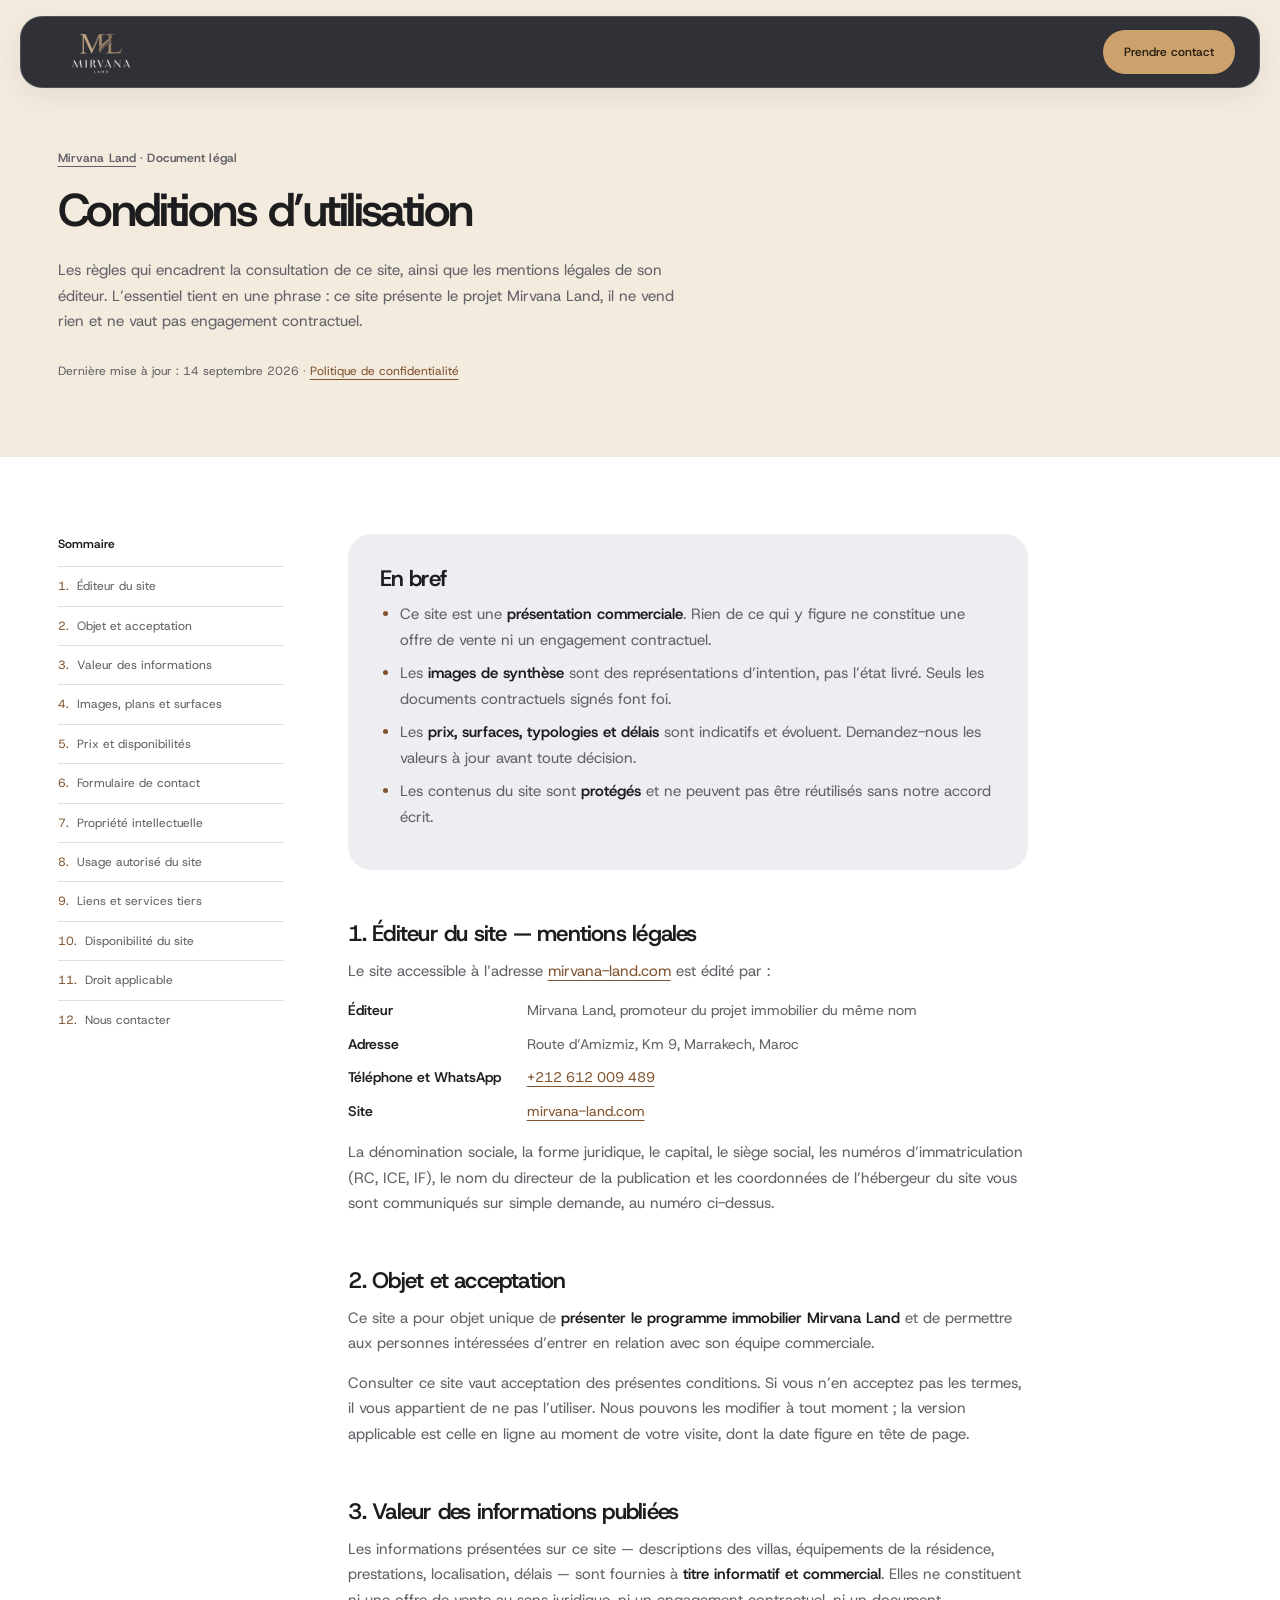
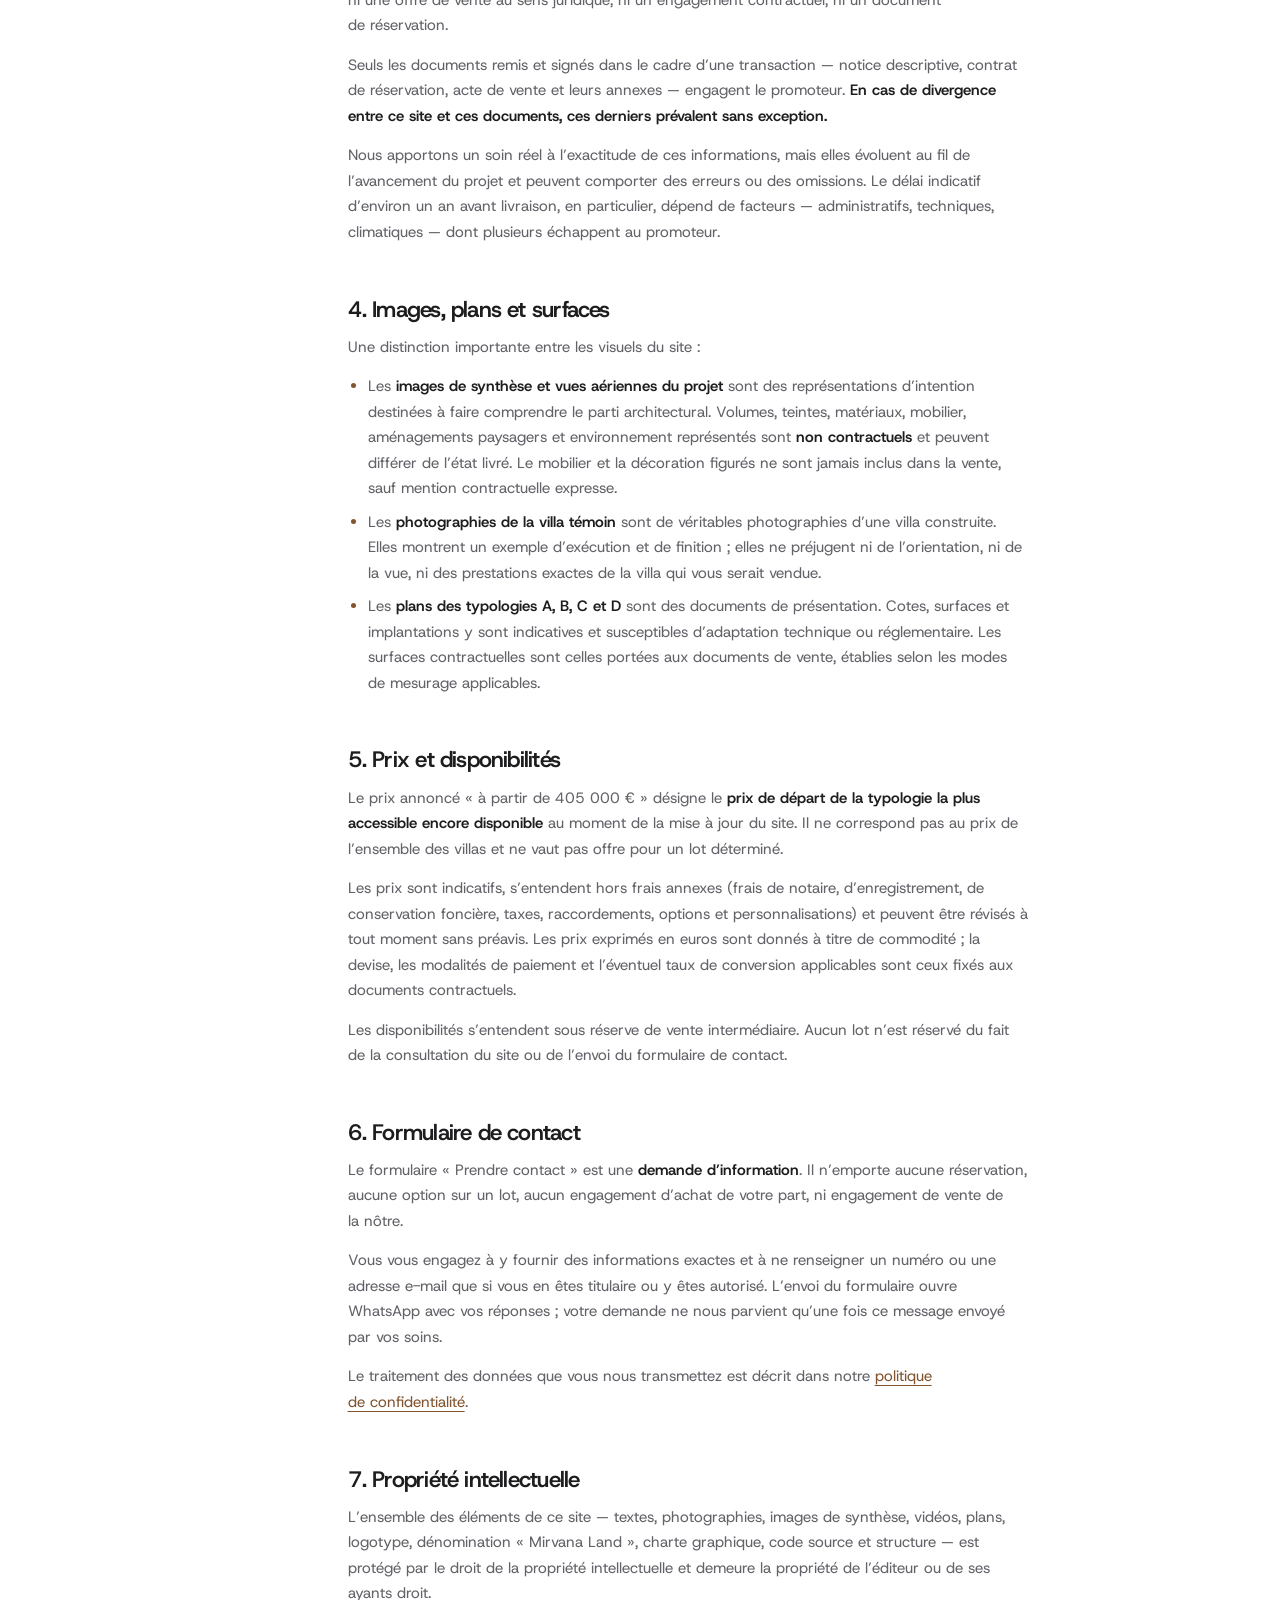
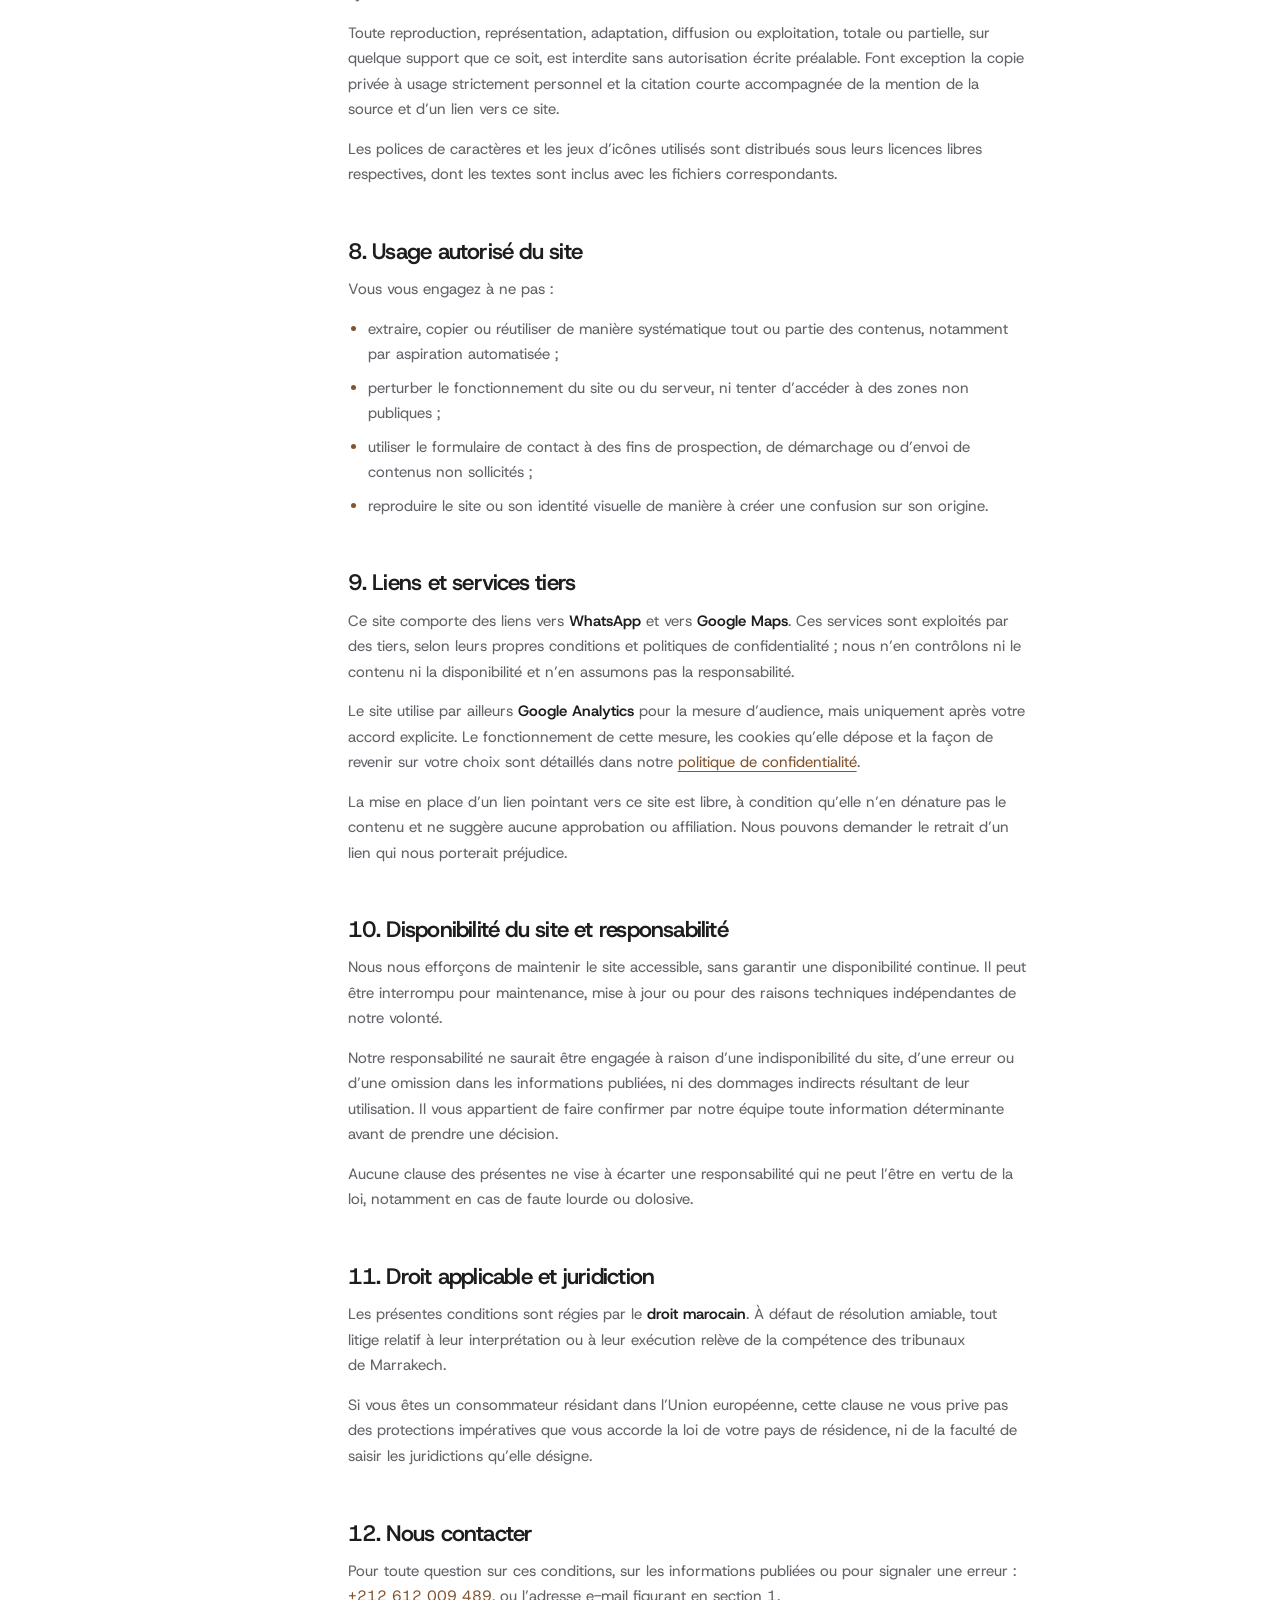
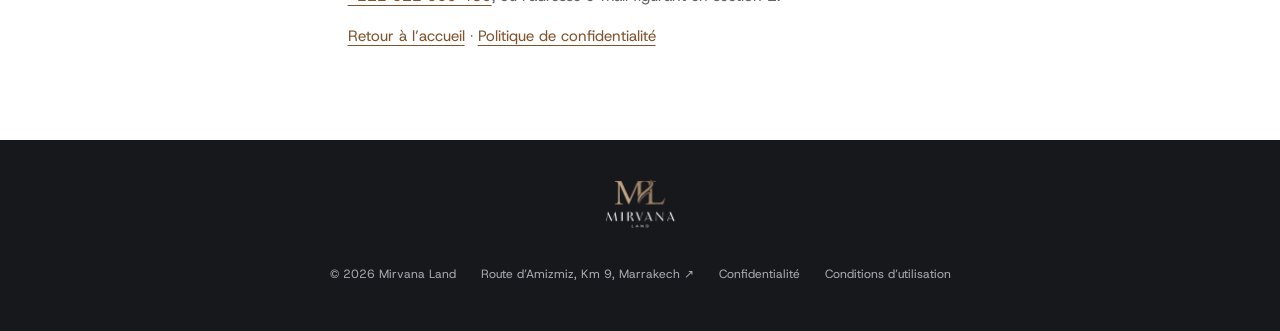
==== commit a4703edf: "Add SEO, consent-gated GA4, and production assets SEO --- og:image was a relative path, which silent" ====
--- a/site/conditions.html
+++ b/site/conditions.html
@@ -5,19 +5,27 @@
 <meta name="viewport" content="width=device-width, initial-scale=1">
 <title>Conditions d'utilisation · Mirvana Land</title>
 <meta name="description" content="Conditions d'utilisation et mentions légales du site Mirvana Land : éditeur, valeur des informations publiées, images de synthèse, prix, propriété intellectuelle et droit applicable.">
+<link rel="canonical" href="https://mirvana-land.com/conditions.html">
 <meta name="robots" content="index, follow">
+<meta name="theme-color" content="#17181c">
+
+<meta property="og:site_name" content="Mirvana Land">
+<meta property="og:title" content="Conditions d'utilisation · Mirvana Land">
+<meta property="og:description" content="Mentions légales, valeur non contractuelle des informations publiées, images de synthèse, prix et droit applicable.">
+<meta property="og:image" content="https://mirvana-land.com/assets/img/og-image.jpg">
+<meta property="og:url" content="https://mirvana-land.com/conditions.html">
+<meta property="og:type" content="article">
+<meta property="og:locale" content="fr_FR">
+<meta name="twitter:card" content="summary_large_image">
+<meta name="twitter:image" content="https://mirvana-land.com/assets/img/og-image.jpg">
 
 <link rel="stylesheet" href="css/fonts.css">
 <link rel="stylesheet" href="css/mirvana.css">
-<link rel="icon" type="image/png" href="assets/img/logo-mono.png">
+<link rel="icon" type="image/png" sizes="32x32" href="assets/img/favicon-32.png">
+<link rel="icon" type="image/png" sizes="192x192" href="assets/img/icon-192.png">
+<link rel="apple-touch-icon" href="assets/img/apple-touch-icon.png">
+<link rel="manifest" href="site.webmanifest">
 </head>
-<!--
-  À COMPLÉTER avant mise en ligne (chaque valeur manquante est marquée
-  .todo et reste visible dans la page, pour qu'elle ne parte pas en
-  production inaperçue) : raison sociale, forme juridique, capital social,
-  siège social, RC / ICE / IF, directeur de la publication, adresse e-mail,
-  nom et adresse de l'hébergeur.
--->
 <body>
 <a class="skip-link" href="#legalMain">Aller au contenu</a>
 <header class="nav is-solid">
@@ -73,17 +81,12 @@
           <h2>1. Éditeur du site — mentions légales</h2>
           <p>Le site accessible à l’adresse <a href="https://mirvana-land.com">mirvana-land.com</a> est édité par :</p>
           <dl class="legal-facts">
-            <dt>Raison sociale</dt><dd><span class="todo">À compléter</span></dd>
-            <dt>Forme juridique</dt><dd><span class="todo">À compléter</span></dd>
-            <dt>Capital social</dt><dd><span class="todo">À compléter</span></dd>
-            <dt>Siège social</dt><dd><span class="todo">À compléter</span></dd>
-            <dt>RC / ICE / IF</dt><dd><span class="todo">À compléter</span></dd>
-            <dt>Directeur de la publication</dt><dd><span class="todo">À compléter</span></dd>
-            <dt>Adresse du projet</dt><dd>Route d’Amizmiz, Km 9, Marrakech, Maroc</dd>
-            <dt>Téléphone</dt><dd><a href="tel:+212612009489">+212 612 009 489</a></dd>
-            <dt>E-mail</dt><dd><span class="todo">À compléter</span></dd>
-            <dt>Hébergeur</dt><dd><span class="todo">À compléter</span></dd>
+            <dt>Éditeur</dt><dd>Mirvana Land, promoteur du projet immobilier du même nom</dd>
+            <dt>Adresse</dt><dd>Route d’Amizmiz, Km 9, Marrakech, Maroc</dd>
+            <dt>Téléphone et WhatsApp</dt><dd><a href="tel:+212612009489">+212 612 009 489</a></dd>
+            <dt>Site</dt><dd><a href="https://mirvana-land.com">mirvana-land.com</a></dd>
           </dl>
+          <p>La dénomination sociale, la forme juridique, le capital, le siège social, les numéros d’immatriculation (RC, ICE, IF), le nom du directeur de la publication et les coordonnées de l’hébergeur du site vous sont communiqués sur simple demande, au numéro ci-dessus.</p>
         </section>
 
         <section id="objet">
@@ -144,6 +147,7 @@
         <section id="liens">
           <h2>9. Liens et services tiers</h2>
           <p>Ce site comporte des liens vers <strong>WhatsApp</strong> et vers <strong>Google Maps</strong>. Ces services sont exploités par des tiers, selon leurs propres conditions et politiques de confidentialité ; nous n’en contrôlons ni le contenu ni la disponibilité et n’en assumons pas la responsabilité.</p>
+          <p>Le site utilise par ailleurs <strong>Google Analytics</strong> pour la mesure d’audience, mais uniquement après votre accord explicite. Le fonctionnement de cette mesure, les cookies qu’elle dépose et la façon de revenir sur votre choix sont détaillés dans notre <a href="confidentialite.html#cookies">politique de confidentialité</a>.</p>
           <p>La mise en place d’un lien pointant vers ce site est libre, à condition qu’elle n’en dénature pas le contenu et ne suggère aucune approbation ou affiliation. Nous pouvons demander le retrait d’un lien qui nous porterait préjudice.</p>
         </section>
 
@@ -171,7 +175,8 @@
   </div>
 </main>
 
-<footer class="foot tone-night"><div class="shell foot__in"><a href="index.html" aria-label="Mirvana Land, retour à l’accueil"><img src="assets/img/logo-lock.png" alt="Mirvana Land" width="178" height="62" loading="lazy"></a><p>© <span id="year">2026</span> Mirvana Land</p><a href="https://www.google.com/maps/search/?api=1&amp;query=Route%20d%27Amizmiz%20Km%209%20Marrakech" target="_blank" rel="noopener">Route d’Amizmiz, Km 9, Marrakech ↗</a><a href="confidentialite.html">Confidentialité</a><a href="conditions.html" aria-current="page">Conditions d’utilisation</a></div></footer>
+<footer class="foot tone-night"><div class="shell foot__in"><a href="index.html" aria-label="Mirvana Land, retour à l’accueil"><img src="assets/img/logo-lock.png" alt="Mirvana Land" width="178" height="62" loading="lazy"></a><p>© <span id="year">2026</span> Mirvana Land</p><a href="https://www.google.com/maps/search/?api=1&amp;query=Route%20d%27Amizmiz%20Km%209%20Marrakech" target="_blank" rel="noopener">Route d’Amizmiz, Km 9, Marrakech ↗</a><a href="confidentialite.html">Confidentialité</a><a href="conditions.html" aria-current="page">Conditions d’utilisation</a><button type="button" class="consent-toggle" data-consent-open data-consent-scope hidden>Gérer mes cookies</button></div></footer>
+<script src="js/consent.js" defer></script>
 <script>document.getElementById('year').textContent = new Date().getFullYear();</script>
 </body>
 </html>
--- a/site/css/mirvana.css
+++ b/site/css/mirvana.css
@@ -610,13 +610,15 @@
 .legal-summary h2 { margin-bottom: 12px; }
 .legal-summary ul { margin-bottom: 0; }
 
-/* Registration facts only the owner can supply. .todo stays visibly
-   unfinished on purpose, so an incomplete page cannot ship unnoticed. */
+/* Identity facts, in the two documents that must state them. */
 .legal-facts { display: grid; grid-template-columns: max-content minmax(0, 1fr); gap: 10px 26px; margin: 0 0 16px; font-size: 14px; }
 .legal-facts dt { font-weight: 600; color: var(--ink); }
 .legal-facts dd { margin: 0; color: var(--muted); }
 .legal-facts a { color: var(--accent-ink); }
-.todo { display: inline-block; padding: 1px 9px; background: #f4ebdf; border: 1px dashed #c1a074; border-radius: 999px; color: #6d4a22; font-size: 12px; }
+
+/* A button that has to read as a link, because withdrawing consent must sit
+   in the sentence that describes the right, not in a separate control. */
+.prose-button { font-size: inherit; line-height: inherit; color: var(--accent-ink); text-decoration: underline; text-underline-offset: 4px; }
 
 @media (max-width: 900px) {
   .legal-head { padding-top: 122px; }
@@ -630,3 +632,46 @@
   .legal-facts { grid-template-columns: minmax(0, 1fr); gap: 2px; }
   .legal-facts dd { margin-bottom: 10px; }
 }
+
+
+/* ============================================================
+   Consent banner (js/consent.js)
+   Injected only when GA_ID is set, on all three pages. The two
+   answers are deliberately the same size and the same visual
+   weight: the CNIL requires refusing to cost no more than
+   accepting, so neither may be the quieter control.
+   ============================================================ */
+.consent {
+  position: fixed; z-index: var(--z-top); left: 22px; bottom: 22px;
+  width: min(430px, calc(100vw - 44px));
+  padding: 24px; background: #ffffff; color: var(--ink);
+  border: 1px solid var(--line); border-radius: 24px;
+  box-shadow: 0 18px 50px #10182029;
+}
+.consent h2 { margin-bottom: 10px; font-size: 17px; letter-spacing: -.03em; }
+.consent p { margin-bottom: 18px; font-size: 13px; line-height: 1.6; color: var(--muted); }
+.consent__actions { display: flex; gap: 10px; }
+.consent__btn { flex: 1 1 0; min-width: 0; gap: 0; padding-inline: 14px; }
+.consent__btn[data-consent="denied"] { background: #1d1d1f; color: #ffffff; }
+.consent__btn[data-consent="denied"]:hover { background: #34343a; }
+.consent__link { margin: 14px 0 0; font-size: 12px; }
+.consent__link a { color: var(--accent-ink); text-decoration: underline; text-underline-offset: 4px; }
+.motion-full .consent { animation: consent-in 320ms ease both; }
+@keyframes consent-in { from { opacity: 0; transform: translateY(16px); } to { opacity: 1; transform: none; } }
+
+/* Footer control that reopens the question. Hidden by consent.js while no
+   measurement id is configured, since there is then nothing to manage. */
+.consent-toggle { border: 0; background: none; padding: 0; font: inherit; color: inherit; text-decoration: none; }
+.foot .consent-toggle:hover { color: var(--accent); }
+
+/* The banner covers the hero slideshow's pause control. Moving that control
+   would drop it onto the headline at phone width, so instead the slideshow
+   stops while the question is up (consent.js fires mirvana:consent, and
+   heroSlideshow holds). Nothing here needs to move.
+
+   Below this width the banner also spans the screen and would bury the
+   floating WhatsApp button, bottom-right. The banner wins while it is open. */
+@media (max-width: 820px) {
+  .consent { left: 12px; right: 12px; bottom: 12px; width: auto; padding: 20px; border-radius: 20px; }
+  html.consent-open .wa-float { opacity: 0; visibility: hidden; pointer-events: none; }
+}
